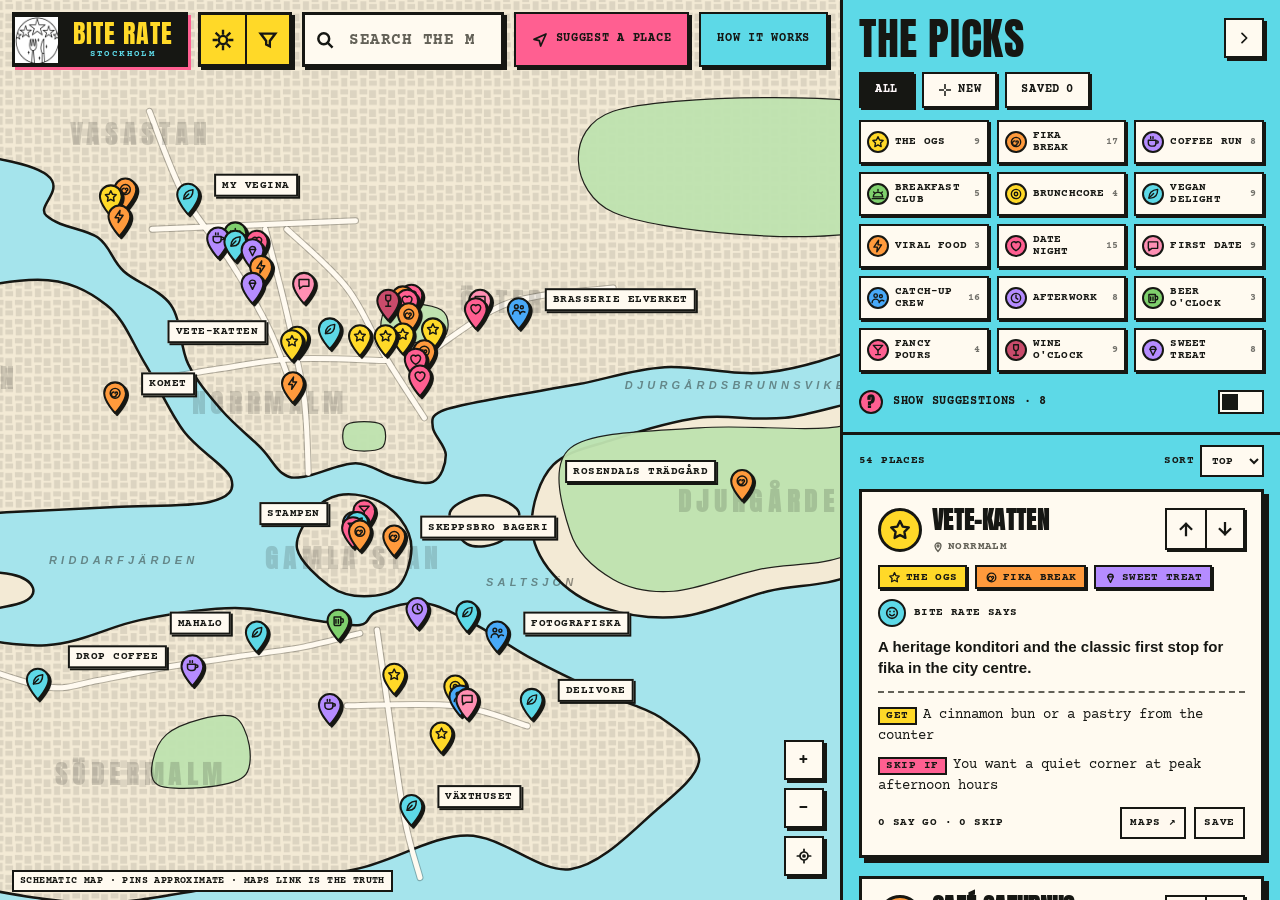
==== index.html @ d76810e2 "Serve the built app from the repo root so Pages shows the site, not the README Co-Authored-By: Claud" ====
<!doctype html>
<html lang="en"><head><meta charset="utf-8">
<title>Bite Rate Stockholm</title>
<meta name="viewport" content="width=device-width, initial-scale=1, viewport-fit=cover">
<meta name="description" content="Bite Rate: a map of Stockholm's best fika, dates, vegan food and viral spots. Say GO or SKIP.">
<link rel="icon" href="[data-uri]">
<link rel="preconnect" href="https://fonts.googleapis.com"><link rel="preconnect" href="https://fonts.gstatic.com" crossorigin>
<link rel="stylesheet" href="https://fonts.googleapis.com/css2?family=Anton&family=Courier+Prime:wght@400;700&display=swap">
<style>
/* ===== BITE RATE tokens: from the BLR CUTS design MD. Radius 0, hard shadows, no blur, no gradients. ===== */
:root {
  --pink: #FF5F91; --yellow: #FFD928; --cyan: #5DD9E7; --blue: #48A9F8; --green: #7FD06D;
  --canvas: #F3EAD5; --surface: #FFFAF0; --raised: #F6F1E7; --ink: #161713; --muted: #636157; --line: #D8D1BE;
  --water: #A5E4EC; --land: #F3EAD5; --park: #BFE3B0; --block: rgba(22,23,19,.10); --road: #FFFAF0; --road-edge: rgba(22,23,19,.28);
  --panel: #5DD9E7; --label: #161713; --hot: #FF2267; --focus: rgb(0,150,255);
  --f-head: "Anton", Impact, "Arial Narrow Bold", "Haettenschweiler", sans-serif;
  --f-code: "Courier Prime", "Courier New", Courier, monospace;
  --f-body: Arial, "Helvetica Neue", Helvetica, sans-serif;
  --sh-2: 2px 2px 0 var(--ink); --sh-3: 3px 3px 0 var(--ink); --sh-5: 5px 5px 0 var(--ink);
  --panel-w: 440px; --top-h: 64px;
  color-scheme: light;
}
:root[data-theme="dark"] {
  --canvas: #130C0F; --surface: #211B1D; --raised: #2D2729; --ink: #FFF9FB; --muted: #A59FA1; --line: #393335;
  --water: #0F3A4A; --land: #1B1517; --park: #1E3A2A; --block: rgba(255,249,251,.07); --road: #3A3033; --road-edge: rgba(255,249,251,.14);
  --panel: #12323A; --label: #FFF9FB; --hot: #FF5F91; --sh-2: 2px 2px 0 #000; --sh-3: 3px 3px 0 #000; --sh-5: 5px 5px 0 #000; color-scheme: dark;
}
@media (prefers-color-scheme: dark) { :root:not([data-theme="light"]) {
  --canvas: #130C0F; --surface: #211B1D; --raised: #2D2729; --ink: #FFF9FB; --muted: #A59FA1; --line: #393335;
  --water: #0F3A4A; --land: #1B1517; --park: #1E3A2A; --block: rgba(255,249,251,.07); --road: #3A3033; --road-edge: rgba(255,249,251,.14);
  --panel: #12323A; --label: #FFF9FB; --hot: #FF5F91; --sh-2: 2px 2px 0 #000; --sh-3: 3px 3px 0 #000; --sh-5: 5px 5px 0 #000; color-scheme: dark; } }
* { box-sizing: border-box; border-radius: 0; }
[hidden] { display: none !important; }
html, body { margin: 0; height: 100%; overflow: hidden; background: var(--canvas); color: var(--ink); font-family: var(--f-body); font-size: 14px; font-weight: 700; line-height: 1.38; -webkit-text-size-adjust: 100%; }
button, input, select, textarea { font: inherit; color: inherit; margin: 0; }
button { cursor: pointer; }
a { color: inherit; }
:focus-visible { outline: none; box-shadow: var(--focus) 0 0 2px 2px; }
.sr { position: absolute; width: 1px; height: 1px; overflow: hidden; clip: rect(0 0 0 0); white-space: nowrap; }
.app { position: fixed; inset: 0; overflow: hidden; }
.h-lg, .h-md, .h-sm { font-family: var(--f-head); font-weight: 400; text-transform: uppercase; margin: 0; }
.h-lg { font-size: 36px; line-height: 1; letter-spacing: .54px; } .h-md { font-size: 24px; line-height: 1.15; letter-spacing: .36px; } .h-sm { font-size: 20px; line-height: 1.2; letter-spacing: .3px; }
.code { font-family: var(--f-code); font-weight: 700; text-transform: uppercase; font-size: 11px; line-height: 1.45; letter-spacing: .4px; }

/* buttons */
.btn { display: inline-flex; align-items: center; justify-content: center; gap: 8px; min-height: 40px; padding: 0 16px; border: 2px solid var(--ink); background: var(--yellow); color: #161713; font-family: var(--f-code); font-weight: 700; font-size: 12px; letter-spacing: .72px; text-transform: uppercase; box-shadow: var(--sh-3); text-decoration: none; white-space: nowrap; transition: transform .1s, box-shadow .1s; }
.btn:hover { background-image: linear-gradient(rgba(0,0,0,.05), rgba(0,0,0,.05)); }
.btn:active { transform: translate(2px,2px); box-shadow: 1px 1px 0 var(--ink); }
.btn.pink { background: var(--pink); } .btn.cyan { background: var(--cyan); } .btn.paper { background: var(--surface); color: var(--ink); }
.btn.sm { min-height: 32px; padding: 0 8px; font-size: 11px; box-shadow: none; background: rgba(255,250,240,.7); color: #161713; }
:root[data-theme="dark"] .btn.sm { background: var(--raised); color: var(--ink); }
.btn[disabled] { opacity: .25; cursor: not-allowed; }
.btn svg { width: 16px; height: 16px; flex: none; fill: none; stroke: currentColor; stroke-width: 2.6; stroke-linecap: round; stroke-linejoin: round; }
.loc svg { fill: none; stroke: currentColor; stroke-width: 2.6; stroke-linecap: round; stroke-linejoin: round; }
.sqbtn { width: 40px; min-height: 40px; padding: 0; }

/* map */
.map { position: absolute; inset: 0; z-index: 0; isolation: isolate; background: var(--water); touch-action: none; cursor: grab; user-select: none; -webkit-user-select: none; overflow: hidden; }
.map.drag { cursor: grabbing; }
#geo { position: absolute; inset: 0; width: 100%; height: 100%; display: block; }
.land { fill: var(--land); stroke: var(--ink); stroke-width: 2.5; vector-effect: non-scaling-stroke; stroke-linejoin: round; }
.blocks { fill: url(#bld); stroke: none; }
.park { fill: var(--park); stroke: var(--ink); stroke-width: 1.2; vector-effect: non-scaling-stroke; opacity: .95; }
.st-edge { fill: none; stroke: var(--road-edge); stroke-width: 7; vector-effect: non-scaling-stroke; stroke-linecap: round; stroke-linejoin: round; }
.st { fill: none; stroke: var(--road); stroke-width: 5; vector-effect: non-scaling-stroke; stroke-linecap: round; stroke-linejoin: round; }
.wl { font-family: var(--f-body); font-style: italic; font-weight: 700; fill: var(--ink); opacity: .45; letter-spacing: 3px; text-transform: uppercase; }
.al { font-family: var(--f-head); fill: var(--ink); opacity: .16; letter-spacing: 4px; text-transform: uppercase; }
#pins { position: absolute; inset: 0; pointer-events: none; z-index: 2; }
.pin { position: absolute; left: 0; top: 0; width: 0; height: 0; pointer-events: none; }
.pin > button { position: absolute; left: -19px; top: -50px; width: 38px; height: 50px; padding: 0; border: 0; background: none; pointer-events: auto; filter: drop-shadow(3px 3px 0 var(--ink)); transform-origin: 50% 100%; transition: transform .12s; transform: scale(var(--ps, 1)); }
.pin > button:hover { transform: scale(calc(var(--ps, 1) * 1.12)); }
.pin > button svg { width: 38px; height: 50px; display: block; overflow: visible; }
.pin.sel { z-index: 30; } .pin.sel > button { transform: scale(1.3); }
.pin.sel .drop { fill: var(--yellow); }
.pin .drop { stroke: var(--ink); stroke-width: 3; stroke-linejoin: round; }
.pin .glyph { stroke: #161713; fill: none; stroke-width: 2.4; stroke-linecap: round; stroke-linejoin: round; }
.pin.dim > button { opacity: .28; filter: none; }
.pin.q .drop { fill: var(--pink); }
.newtag { position: absolute; left: 6px; top: -62px; background: var(--cyan); color: #161713; border: 2px solid var(--ink); font-family: var(--f-code); font-weight: 700; font-size: 9px; line-height: 1; padding: 2px 4px; letter-spacing: .5px; pointer-events: none; }
.plabel { position: absolute; left: 0; top: 0; transform: translate(26px, -42px); background: var(--surface); color: var(--ink); border: 2px solid var(--ink); font-family: var(--f-code); font-weight: 700; font-size: 11px; line-height: 1; letter-spacing: .5px; text-transform: uppercase; padding: 4px 6px; white-space: nowrap; pointer-events: auto; cursor: pointer; box-shadow: var(--sh-2); max-width: 190px; overflow: hidden; text-overflow: ellipsis; }
.plabel.sel { background: var(--yellow); color: #161713; z-index: 31; }
.plabel.hide { display: none; }
.plabel.left { transform: translate(calc(-100% - 26px), -42px); }
.mapctl { position: absolute; z-index: 6; right: calc(var(--panel-w) + 16px); bottom: 24px; display: grid; gap: 8px; transition: right .2s; }
.mapctl .btn { background: var(--surface); color: var(--ink); font-size: 18px; }
.attrib { position: absolute; left: 12px; bottom: 8px; z-index: 5; font-family: var(--f-code); font-size: 10px; background: var(--surface); border: 2px solid var(--ink); padding: 2px 6px; text-transform: uppercase; letter-spacing: .4px; }

/* top bar */
.topbar { position: absolute; z-index: 20; left: 12px; right: calc(var(--panel-w) + 12px); top: 12px; display: flex; gap: 10px; align-items: stretch; pointer-events: none; transition: right .2s; }
.topbar > * { pointer-events: auto; }
.brand { background: #161713; color: var(--yellow); border: 3px solid #161713; text-decoration: none; box-shadow: 3px 3px 0 var(--pink); display: flex; align-items: center; gap: 0; padding: 0; }
.brand .logo { width: 46px; height: 46px; background: #FFFAF0; display: block; border-right: 3px solid #161713; image-rendering: auto; }
.brand .bt { display: grid; padding: 5px 12px 4px; }
.brand b { font-family: var(--f-head); font-weight: 400; font-size: 26px; line-height: 1; letter-spacing: 1px; text-transform: uppercase; }
.brand small { display: block; font-family: var(--f-code); font-size: 9px; letter-spacing: 2.4px; color: var(--cyan); margin-top: 2px; text-align: center; }
.pillbar { display: flex; border: 3px solid var(--ink); background: var(--yellow); box-shadow: var(--sh-3); }
.pillbar button { width: 44px; border: 0; background: none; display: grid; place-items: center; color: #161713; }
.pillbar button + button { border-left: 2px solid #161713; }
.pillbar svg { width: 22px; height: 22px; }
.search { position: relative; flex: 1; min-width: 0; }
.search input { width: 100%; height: 100%; min-height: 48px; border: 3px solid var(--ink); background: var(--surface); box-shadow: var(--sh-3); padding: 0 12px 0 44px; font-family: var(--f-code); font-weight: 700; font-size: 16px; text-transform: uppercase; letter-spacing: .5px; }
.search input::placeholder { color: var(--muted); opacity: 1; }
.search > svg { position: absolute; left: 13px; top: 50%; transform: translateY(-50%); width: 20px; height: 20px; pointer-events: none; }
.results { position: absolute; left: 0; right: 0; top: calc(100% + 6px); background: var(--surface); border: 3px solid var(--ink); box-shadow: var(--sh-5); max-height: 52vh; overflow: auto; z-index: 40; }
.results button { display: grid; grid-template-columns: 28px 1fr; gap: 10px; align-items: center; width: 100%; text-align: left; border: 0; border-bottom: 2px solid var(--line); background: none; padding: 10px 12px; min-height: 48px; }
.results button:hover, .results button:focus-visible { background: var(--yellow); color: #161713; }
.results .nm { font-family: var(--f-head); text-transform: uppercase; font-size: 16px; letter-spacing: .3px; }
.results .none { padding: 14px 12px; font-family: var(--f-code); text-transform: uppercase; font-size: 12px; }
.topbar .btn { min-height: 48px; }
.cutdot { width: 24px; height: 24px; border: 2px solid var(--ink); border-radius: 50%; display: grid; place-items: center; flex: none; }
.cutdot svg { width: 14px; height: 14px; stroke: #161713; fill: none; stroke-width: 2.4; stroke-linecap: round; stroke-linejoin: round; }

/* THE PICKS panel */
.panel { position: absolute; z-index: 15; top: 0; right: 0; bottom: 0; width: var(--panel-w); background: var(--panel); border-left: 3px solid var(--ink); display: flex; flex-direction: column; transition: transform .22s cubic-bezier(.2,.8,.2,1); }
.panel.closed { transform: translateX(100%); }
.panel-top { padding: 16px 16px 12px; border-bottom: 3px solid var(--ink); flex: none; }
.panel-head { display: flex; align-items: center; justify-content: space-between; gap: 8px; margin-bottom: 12px; }
.panel-head h2 { font-size: 44px; line-height: 1; letter-spacing: .6px; color: #161713; }
:root[data-theme="dark"] .panel-head h2 { color: var(--ink); }
.grip { display: none; }
.tabs { display: flex; gap: 8px; margin-bottom: 12px; }
.tab { min-height: 36px; padding: 0 14px; border: 2px solid #161713; background: var(--surface); color: #161713; font-family: var(--f-code); font-weight: 700; font-size: 12px; letter-spacing: .72px; text-transform: uppercase; box-shadow: 2px 2px 0 #161713; display: inline-flex; align-items: center; gap: 6px; }
.tab[aria-pressed="true"] { background: #161713; color: #FFF9FB; }
:root[data-theme="dark"] .tab { background: var(--raised); color: var(--ink); border-color: #000; box-shadow: 2px 2px 0 #000; }
:root[data-theme="dark"] .tab[aria-pressed="true"] { background: var(--ink); color: #161713; }
.cuts { display: grid; grid-template-columns: repeat(3, 1fr); gap: 8px; margin: 0; padding: 0; list-style: none; }
.cut { width: 100%; min-height: 44px; padding: 4px 6px; border: 2px solid #161713; background: var(--surface); color: #161713; font-family: var(--f-code); font-weight: 700; font-size: 10.5px; line-height: 1.15; letter-spacing: .2px; text-transform: uppercase; display: flex; align-items: center; gap: 6px; text-align: left; box-shadow: 2px 2px 0 #161713; }
:root[data-theme="dark"] .cut { background: var(--raised); color: var(--ink); border-color: #000; box-shadow: 2px 2px 0 #000; }
.cut .cutdot { width: 22px; height: 22px; }
.cut small { margin-left: auto; font-size: 10px; opacity: .6; }
.cut[aria-pressed="true"] { background: var(--cc, var(--yellow)); color: #161713; transform: translate(2px,2px); box-shadow: none; }
.sugtoggle { display: flex; align-items: center; gap: 10px; margin-top: 12px; padding: 0; background: none; border: 0; color: #161713; font-family: var(--f-code); font-weight: 700; font-size: 12px; letter-spacing: .7px; text-transform: uppercase; min-height: 36px; width: 100%; text-align: left; }
:root[data-theme="dark"] .sugtoggle { color: var(--ink); }
.sugtoggle .qdot { width: 24px; height: 24px; border: 2px solid #161713; background: var(--pink); display: grid; place-items: center; border-radius: 50%; font-family: var(--f-head); font-size: 15px; color: #161713; }
.switch { margin-left: auto; width: 46px; height: 24px; border: 2px solid var(--swb, #161713); background: var(--surface); position: relative; flex: none; }
:root[data-theme="dark"] { --swb: #FFF9FB; }
@media (prefers-color-scheme: dark) { :root:not([data-theme="light"]) { --swb: #FFF9FB; } }
.switch::after { content: ""; position: absolute; top: 2px; left: 2px; width: 16px; height: 16px; background: var(--swb, #161713); transition: transform .15s; }
.sugtoggle[aria-pressed="true"] .switch { background: var(--pink); }
.sugtoggle[aria-pressed="true"] .switch::after { background: #161713; }
.app.has-detail .attrib { display: none; }
.sugtoggle[aria-pressed="true"] .switch::after { transform: translateX(22px); }
.listbar { display: flex; align-items: center; justify-content: space-between; gap: 8px; padding: 10px 16px 6px; flex: none; color: #161713; }
:root[data-theme="dark"] .listbar { color: var(--ink); }
.listbar select { min-height: 32px; border: 2px solid #161713; background: var(--surface); color: #161713; font-family: var(--f-code); font-weight: 700; font-size: 11px; text-transform: uppercase; padding: 0 6px; }
:root[data-theme="dark"] .listbar select { background: var(--raised); color: var(--ink); border-color: #000; }
.list { list-style: none; margin: 0; padding: 6px 16px 28px 16px; overflow: auto; flex: 1; overscroll-behavior: contain; display: grid; gap: 18px; align-content: start; }
.card { background: var(--surface); color: var(--ink); border: 3px solid var(--ink); box-shadow: var(--sh-5); padding: 16px; display: grid; gap: 10px; position: relative; }
:root[data-theme="dark"] .card { border-color: #000; }
.card.on { outline: 3px solid var(--yellow); outline-offset: 2px; }
.card-head { display: grid; grid-template-columns: 44px minmax(0,1fr) auto; gap: 10px; align-items: start; }
.bigdot { width: 44px; height: 44px; border: 3px solid var(--ink); border-radius: 50%; display: grid; place-items: center; }
.bigdot svg { width: 24px; height: 24px; stroke: #161713; fill: none; stroke-width: 2.4; stroke-linecap: round; stroke-linejoin: round; }
.name { color: var(--ink); overflow-wrap: anywhere; font-size: 24px; line-height: 1.05; margin: 0; background: none; border: 0; padding: 0; text-align: left; font-family: var(--f-head); text-transform: uppercase; letter-spacing: .36px; }
.loc { display: flex; align-items: center; gap: 4px; color: var(--muted); margin-top: 4px; }
.loc svg { width: 12px; height: 12px; flex: none; }
.votebox { display: flex; border: 2px solid var(--ink); box-shadow: var(--sh-2); background: var(--surface); }
.vb { width: 38px; height: 38px; border: 0; background: var(--surface); color: var(--ink); display: grid; place-items: center; }
.vb + .vb { border-left: 2px solid var(--ink); }
.vb svg { width: 18px; height: 18px; stroke: currentColor; fill: none; stroke-width: 3; stroke-linecap: square; }
.vb[aria-pressed="true"].go { background: var(--green); color: #161713; } .vb[aria-pressed="true"].skip { background: var(--pink); color: #161713; }
.vb:hover { background-image: linear-gradient(rgba(0,0,0,.08), rgba(0,0,0,.08)); }
.tags { display: flex; flex-wrap: wrap; gap: 8px; }
.badge { display: inline-flex; align-items: center; gap: 5px; height: 24px; padding: 0 8px; border: 2px solid #161713; background: var(--bc, var(--blue)); color: #161713; font-family: var(--f-code); font-weight: 700; font-size: 11px; text-transform: uppercase; letter-spacing: .3px; box-shadow: 2px 2px 0 #161713; white-space: nowrap; }
.badge svg { width: 13px; height: 13px; stroke: #161713; fill: none; stroke-width: 2.4; stroke-linecap: round; stroke-linejoin: round; }
.badge.stamp { background: var(--surface); box-shadow: none; }
.say { margin: 0; font-size: 15px; line-height: 1.38; }
.says { display: flex; align-items: center; gap: 8px; color: var(--ink); }
.smile { width: 28px; height: 28px; border: 2px solid var(--ink); background: var(--cyan); border-radius: 50%; display: grid; place-items: center; flex: none; }
.smile svg { width: 16px; height: 16px; stroke: #161713; fill: none; stroke-width: 2.4; stroke-linecap: round; }
.dash { border: 0; border-top: 2px dashed var(--muted); margin: 2px 0; }
.gs { display: grid; gap: 8px; font-family: var(--f-code); font-weight: 400; font-size: 14px; line-height: 1.5; }
.gs p { margin: 0; }
.tagl { display: inline-block; font-weight: 700; font-size: 11px; letter-spacing: .5px; text-transform: uppercase; padding: 0 6px; margin-right: 6px; border: 2px solid var(--ink); color: #161713; line-height: 1.35; }
.tagl.g { background: var(--yellow); } .tagl.s { background: var(--pink); }
.stat { display: flex; align-items: center; justify-content: space-between; gap: 8px; flex-wrap: wrap; }
.prog { display: grid; gap: 4px; }
.bar { height: 12px; border: 2px solid var(--ink); background: var(--raised); }
.bar i { display: block; height: 100%; background: var(--pink); }
.mini { display: flex; gap: 8px; flex-wrap: wrap; }
.empty { border: 3px dashed var(--ink); background: var(--surface); padding: 22px 16px; text-align: left; display: grid; gap: 10px; box-shadow: var(--sh-5); }

/* detail card */
.detail { position: absolute; z-index: 25; left: 16px; bottom: 16px; width: min(640px, calc(100% - var(--panel-w) - 32px)); max-height: calc(100% - var(--top-h) - 48px); overflow: auto; background: var(--surface); border: 3px solid var(--ink); box-shadow: var(--sh-5); padding: 20px; display: grid; gap: 14px; }
.detail[hidden] { display: none; }
.detail .name { font-size: 40px; line-height: 1; letter-spacing: .6px; }
.detail .closer { position: absolute; right: 16px; top: 16px; width: 44px; min-height: 44px; border: 3px solid var(--ink); background: var(--surface); box-shadow: none; padding: 0; display: grid; place-items: center; }
.detail .closer svg { width: 20px; height: 20px; stroke: var(--ink); stroke-width: 3; fill: none; stroke-linecap: square; }
.detail .head { display: grid; grid-template-columns: 52px minmax(0,1fr); gap: 14px; padding-right: 56px; align-items: center; }
.detail .bigdot { width: 52px; height: 52px; }
.detail .say { font-size: 18px; }
.detail .gs { font-size: 15px; }
.detail .actions { display: flex; gap: 10px; flex-wrap: wrap; align-items: stretch; }
.detail .actions .btn { min-height: 44px; }
.detail .actions .main { flex: 1 1 140px; }
.sqb { width: 44px; padding: 0; }
.sqb[aria-pressed="true"] { background: var(--pink); }
.detail .votebox .vb { width: auto; min-width: 72px; padding: 0 12px; display: flex; gap: 6px; font-family: var(--f-code); font-size: 12px; letter-spacing: .6px; text-transform: uppercase; align-items: center; justify-content: center; height: 44px; }
.detail .votebox .vb svg { width: 16px; height: 16px; }

/* modals */
.scrim { position: absolute; inset: 0; z-index: 60; background: rgba(22,23,19,.48); display: grid; place-items: center; padding: 16px; }
.scrim[hidden] { display: none; }
.modal { width: min(560px, 100%); max-height: 100%; overflow: auto; background: var(--surface); border: 3px solid var(--ink); box-shadow: var(--sh-5); padding: 20px; display: grid; gap: 12px; position: relative; }
.modal .closer { position: absolute; right: 12px; top: 12px; width: 44px; min-height: 44px; border: 3px solid var(--ink); background: var(--surface); padding: 0; display: grid; place-items: center; }
.modal .closer svg { width: 20px; height: 20px; stroke: var(--ink); stroke-width: 3; fill: none; stroke-linecap: square; }
.modal h2 { padding-right: 56px; }
.fld { display: grid; gap: 6px; min-width: 0; }
.fld label, .fld .lab { font-family: var(--f-code); font-weight: 700; font-size: 12px; letter-spacing: .72px; text-transform: uppercase; }
.fld input, .fld select, .fld textarea { width: 100%; min-height: 46px; border: 2px solid var(--ink); background: var(--surface); color: var(--ink); padding: 10px 12px; font-family: var(--f-code); font-weight: 700; font-size: 16px; }
.fld textarea { min-height: 104px; resize: vertical; }
.fld .hint { display: flex; justify-content: space-between; gap: 8px; font-family: var(--f-code); font-weight: 400; font-size: 12px; color: var(--muted); }
.fld .err { color: #B3123F; font-family: var(--f-code); font-size: 13px; }
:root[data-theme="dark"] .fld .err { color: var(--pink); }
.two { display: grid; grid-template-columns: 1fr 1fr; gap: 12px; }
.cutpick { display: flex; flex-wrap: wrap; gap: 8px; }
.cutpick button { min-height: 36px; padding: 0 10px; border: 2px solid var(--ink); background: var(--surface); color: var(--ink); font-family: var(--f-code); font-weight: 700; font-size: 11px; text-transform: uppercase; display: inline-flex; align-items: center; gap: 6px; }
.cutpick button[aria-pressed="true"] { background: var(--cc, var(--yellow)); color: #161713; box-shadow: var(--sh-2); }
.chk { display: flex; gap: 10px; align-items: flex-start; font-family: var(--f-code); font-size: 13px; }
.chk input { width: 22px; height: 22px; accent-color: #161713; flex: none; margin-top: 1px; }
.dupe { border: 3px dashed var(--ink); padding: 10px 12px; display: grid; gap: 8px; background: var(--raised); font-family: var(--f-code); font-size: 13px; }
.note { font-family: var(--f-code); font-weight: 400; font-size: 12px; color: var(--muted); margin: 0; }
.steps { margin: 0; padding: 0; list-style: none; display: grid; gap: 10px; counter-reset: s; }
.steps li { counter-increment: s; display: grid; grid-template-columns: 36px 1fr; gap: 10px; align-items: start; }
.steps li::before { content: counter(s); font-family: var(--f-head); font-size: 22px; width: 36px; height: 36px; border: 2px solid var(--ink); background: var(--yellow); color: #161713; display: grid; place-items: center; box-shadow: var(--sh-2); }
.toast { position: absolute; z-index: 90; left: 50%; bottom: 24px; transform: translate(-50%, 16px); background: #161713; color: #FFF9FB; border: 2px solid #FFF9FB; box-shadow: 3px 3px 0 var(--pink); font-family: var(--f-code); font-weight: 700; font-size: 12px; text-transform: uppercase; letter-spacing: .6px; padding: 10px 14px; opacity: 0; pointer-events: none; transition: opacity .15s, transform .15s; max-width: calc(100% - 24px); text-align: center; }
.toast.show { opacity: 1; transform: translate(-50%, 0); }
.opener { display: none; position: absolute; z-index: 14; right: 0; top: 96px; border: 3px solid var(--ink); border-right: 0; background: var(--cyan); color: #161713; font-family: var(--f-head); font-size: 20px; text-transform: uppercase; padding: 10px 12px; writing-mode: vertical-rl; box-shadow: -3px 3px 0 var(--ink); }
.app.panel-closed .opener { display: block; }
.app.panel-closed .mapctl { right: 16px; } .app.panel-closed .topbar { right: 12px; }
.pin .drop { fill: var(--pc, #FFD928); }
.panel.peek .cuts, .panel.peek .sugtoggle, .panel.peek .listbar, .panel.peek .list { display: none; }
.panel.peek .panel-top { border-bottom: 0; }

/* phone: full-screen map + bottom sheet */
@media (max-width: 899px) {
  :root { --panel-w: 100vw; --top-h: 128px; }
  .topbar { right: 12px; left: 12px; flex-wrap: wrap; gap: 8px; }
  .topbar .btn { display: none; }
  .brand .logo { width: 40px; height: 40px; } .brand b { font-size: 21px; } .brand .bt { padding: 4px 9px 3px; } .brand small { font-size: 8px; letter-spacing: 1.8px; }
  .search { flex-basis: 100%; order: 3; } .search input { min-height: 46px; }
  .pillbar { margin-left: auto; } .pillbar button { width: 44px; min-height: 44px; }
  .mapctl { right: 12px; bottom: calc(var(--sheet-h, 164px) + 12px); }
  .mapctl .btn { min-height: 44px; width: 44px; }
  .attrib { display: none; }
  .panel { top: auto; left: 0; right: 0; width: 100%; height: var(--sheet-vh, 56dvh); max-height: 92dvh; border-left: 0; border-top: 3px solid var(--ink); box-shadow: 0 -5px 0 var(--ink); transition: height .22s cubic-bezier(.2,.8,.2,1), transform .22s; }
  .panel.closed { transform: translateY(100%); }
  .panel.drag { transition: none; }
  .panel { overflow-y: auto; display: block; overscroll-behavior: contain; }
  .panel-top { border-bottom: 3px solid var(--ink); }
  .grip { position: sticky; top: 0; z-index: 4; background: var(--panel); }
  .panel-head { position: sticky; top: 22px; z-index: 4; background: var(--panel); padding-bottom: 8px; margin-bottom: 4px; touch-action: none; }
  .list { overflow: visible; flex: none; }
  #collapse { display: none; }
  .grip { display: block; width: 100%; height: 22px; border: 0; background: none; position: relative; flex: none; touch-action: none; }
  .grip::after { content: ""; position: absolute; left: 50%; top: 8px; width: 56px; height: 6px; margin-left: -28px; background: #161713; }
  :root[data-theme="dark"] .grip::after { background: var(--ink); }
  .panel-top { padding: 0 12px 10px; }
  .panel-head { margin-bottom: 8px; } .panel-head h2 { font-size: 32px; }
  .list { padding: 6px 12px calc(28px + env(safe-area-inset-bottom)); }
  .listbar { padding: 8px 12px 4px; }
  .opener { top: auto; bottom: 16px; right: 12px; writing-mode: horizontal-tb; border-right: 3px solid var(--ink); box-shadow: var(--sh-3); }
  .detail { left: 0; right: 0; bottom: 0; width: 100%; max-height: 78dvh; border-left: 0; border-right: 0; border-bottom: 0; padding: 16px 14px calc(16px + env(safe-area-inset-bottom)); z-index: 30; box-shadow: 0 -5px 0 var(--ink); }
  .detail .name { font-size: 30px; }
  .app.has-detail .panel, .app.has-detail .mapctl { display: none; }
  .scrim { padding: 0; align-items: end; } .modal { width: 100%; max-height: 94dvh; border-left: 0; border-right: 0; border-bottom: 0; padding-bottom: calc(20px + env(safe-area-inset-bottom)); }
  .toast { bottom: calc(var(--sheet-h, 164px) + 24px); }
  .two { grid-template-columns: 1fr; }
}
@media (min-width: 900px) and (max-width: 1180px) { :root { --panel-w: 380px; } .cut { font-size: 10px; } }
@media (prefers-reduced-motion: reduce) { * { transition: none !important; animation: none !important; } }

</style></head><body>
<div class="app" id="app">
  <div class="map" id="map" role="application" aria-label="Map of central Stockholm. Drag to move, scroll or pinch to zoom, or use the buttons.">
    <svg id="geo" aria-hidden="true">
      <defs>
        <pattern id="bld" width="22" height="22" patternUnits="userSpaceOnUse">
          <rect x="1" y="1" width="9" height="6" fill="var(--block)"/><rect x="12" y="2" width="8" height="9" fill="var(--block)"/>
          <rect x="2" y="10" width="7" height="10" fill="var(--block)"/><rect x="12" y="13" width="9" height="6" fill="var(--block)"/>
        </pattern>
      </defs>
      <g id="world"></g>
    </svg>
    <div id="pins"></div>
  </div>
  <div class="attrib">Schematic map · pins approximate · Maps link is the truth</div>

  <header class="topbar" id="topbar">
    <a class="brand" href="#" id="brand" aria-label="Bite Rate Stockholm, reset the map"><img class="logo" src="[data-uri]" alt="" width="46" height="46"><span class="bt"><b>BITE RATE</b><small>STOCKHOLM</small></span></a>
    <div class="pillbar">
      <button type="button" id="themeBtn" aria-label="Switch light or dark theme" title="Theme">
        <svg viewBox="0 0 24 24" fill="none" stroke="currentColor" stroke-width="2.6" stroke-linecap="square"><circle cx="12" cy="12" r="4.5"/><path d="M12 2v3M12 19v3M2 12h3M19 12h3M4.9 4.9l2.1 2.1M17 17l2.1 2.1M4.9 19.1L7 17M17 7l2.1-2.1"/></svg>
      </button>
      <button type="button" id="filterBtn" aria-label="Open the picks and filters" title="Filters">
        <svg viewBox="0 0 24 24" fill="none" stroke="currentColor" stroke-width="2.6" stroke-linecap="square"><path d="M4 5h16l-6 8v6l-4-2v-4z"/></svg>
      </button>
    </div>
    <div class="search">
      <svg viewBox="0 0 24 24" fill="none" stroke="currentColor" stroke-width="3" stroke-linecap="square"><circle cx="10.5" cy="10.5" r="6.5"/><path d="M20 20l-4.8-4.8"/></svg>
      <label class="sr" for="q">Search the map by name or area</label>
      <input id="q" type="search" placeholder="Search the map…" autocomplete="off" role="combobox" aria-expanded="false" aria-controls="results" aria-autocomplete="list">
      <div class="results" id="results" role="listbox" hidden></div>
    </div>
    <button class="btn pink" type="button" id="openSuggest"><svg viewBox="0 0 24 24" fill="none" stroke="currentColor" stroke-width="3" stroke-linecap="square"><path d="M3 11l18-8-8 18-2-8z"/></svg>Suggest a place</button>
    <button class="btn cyan" type="button" id="openHow">How it works</button>
  </header>

  <div class="mapctl" id="mapctl">
    <button class="btn sqbtn" type="button" id="zin" aria-label="Zoom in">+</button>
    <button class="btn sqbtn" type="button" id="zout" aria-label="Zoom out">−</button>
    <button class="btn sqbtn" type="button" id="zfit" aria-label="Show all of central Stockholm" title="Recentre"><svg viewBox="0 0 24 24" fill="none" stroke="currentColor" stroke-width="2.8" stroke-linecap="square"><circle cx="12" cy="12" r="6"/><circle cx="12" cy="12" r="1.5" fill="currentColor"/><path d="M12 2v3M12 19v3M2 12h3M19 12h3"/></svg></button>
  </div>

  <aside class="panel" id="panel" aria-label="The picks">
    <div class="panel-top">
      <button class="grip" id="grip" type="button" aria-label="Resize the picks sheet"></button>
      <div class="panel-head">
        <h2 class="h-lg">The Picks</h2>
        <button class="btn sqbtn paper" type="button" id="collapse" aria-label="Hide the picks panel"><svg viewBox="0 0 24 24" fill="none" stroke="currentColor" stroke-width="3" stroke-linecap="square"><path d="M9 5l7 7-7 7"/></svg></button>
      </div>
      <div class="tabs" role="group" aria-label="Show">
        <button class="tab" type="button" data-tab="all" aria-pressed="true">All</button>
        <button class="tab" type="button" data-tab="new" aria-pressed="false"><svg width="14" height="14" viewBox="0 0 24 24" fill="none" stroke="currentColor" stroke-width="2.6" stroke-linecap="square"><path d="M12 3v6M12 15v6M3 12h6M15 12h6"/></svg>New</button>
        <button class="tab" type="button" data-tab="saved" aria-pressed="false">Saved <span id="savedN">0</span></button>
      </div>
      <ul class="cuts" id="cuts" aria-label="Filter by cut"></ul>
      <button class="sugtoggle" type="button" id="sugBtn" aria-pressed="false"><span class="qdot" aria-hidden="true">?</span><span>Show suggestions · <span id="sugN">0</span></span><span class="switch" aria-hidden="true"></span></button>
    </div>
    <div class="listbar">
      <span class="code" id="count" role="status" aria-live="polite">0 places</span>
      <label class="code" style="display:flex;align-items:center;gap:6px">Sort
        <select id="sort"><option value="top">Top</option><option value="az">A–Ö</option><option value="area">Area</option></select>
      </label>
    </div>
    <ul class="list" id="list"></ul>
  </aside>
  <button class="opener" type="button" id="opener">The Picks</button>

  <section class="detail" id="detail" hidden aria-live="polite"></section>

  <div class="scrim" id="suggestModal" hidden>
    <form class="modal" id="form" role="dialog" aria-modal="true" aria-labelledby="sgT" novalidate>
      <button class="closer btn" type="button" data-close aria-label="Close"><svg viewBox="0 0 24 24"><path d="M5 5l14 14M19 5L5 19"/></svg></button>
      <h2 class="h-md" id="sgT">Suggest a place</h2>
      <p class="note">Know a good place that's not on the map? Make your case. When it reaches <b>+5 net votes</b> we go and check it out.</p>
      <div class="fld"><label for="fName">Place name</label><input id="fName" type="text" maxlength="70" autocomplete="off" placeholder="e.g. Café Pascal"><div class="err" id="eName" hidden></div></div>
      <div class="dupe" id="dupe" hidden><div id="dupeT"></div><button type="button" class="btn" id="dupeBack">Back it with GO</button></div>
      <div class="two">
        <div class="fld"><label for="fArea">Area</label><select id="fArea"></select></div>
        <div class="fld"><label for="fLink">Google Maps link (optional)</label><input id="fLink" type="url" inputmode="url" placeholder="Paste a Share link" autocomplete="off"><div class="err" id="eLink" hidden></div></div>
      </div>
      <a class="btn paper" id="findMaps" target="_blank" rel="noopener" href="#" hidden style="width:fit-content">Find it on Google Maps ↗</a>
      <div class="fld"><span class="lab">Which cuts? (pick up to 3)</span><div class="cutpick" id="cutPick"></div><div class="err" id="eCut" hidden></div></div>
      <div class="fld"><label for="fWhy">Why it belongs</label><textarea id="fWhy" maxlength="280" placeholder="Go for the cardamom bun. Skip if you hate queues on Sundays."></textarea><div class="hint"><span>20 to 280 characters. Say what to order.</span><span id="cnt">0/280</span></div><div class="err" id="eWhy" hidden></div></div>
      <div class="two">
        <div class="fld"><label for="fGet">Get (optional)</label><input id="fGet" type="text" maxlength="80" placeholder="What to order"></div>
        <div class="fld"><label for="fSkip">Skip if (optional)</label><input id="fSkip" type="text" maxlength="80" placeholder="Who it's not for"></div>
      </div>
      <label class="chk"><input type="checkbox" id="fOwn"><span>I own or work at this place (it will be labelled)</span></label>
      <button class="btn pink" type="submit" id="submitBtn" style="min-height:48px;width:100%">Suggest it</button>
      <p class="note" id="storeNote"></p>
    </form>
  </div>

  <div class="scrim" id="howModal" hidden>
    <div class="modal" role="dialog" aria-modal="true" aria-labelledby="hwT">
      <button class="closer btn" type="button" data-close aria-label="Close"><svg viewBox="0 0 24 24"><path d="M5 5l14 14M19 5L5 19"/></svg></button>
      <h2 class="h-md" id="hwT">How Bite Rate works</h2>
      <ol class="steps">
        <li><span><b>Pick a cut.</b> Date night, first date, a catch-up with friends, fika, wine. Tap one to filter the map and the list.</span></li>
        <li><span><b>Say GO or SKIP.</b> One vote per place. Tap again to take it back.</span></li>
        <li><span><b>Suggest what we missed.</b> Make your case in a line or two. A pink ? pin is a suggestion in the queue.</span></li>
        <li><span><b>At +5 net votes</b> we go and check it out, then put it on the map.</span></li>
        <li><span><b>Open in Google Maps</b> before you go. Hours and menus change.</span></li>
      </ol>
      <div id="importBox" hidden style="margin-top:14px;border:2px dashed currentColor;padding:12px;display:grid;gap:8px">
        <b class="code">OWNER · IMPORT AGENT FILE</b>
        <span class="note" style="margin:0">Choose the <code>approved_places.json</code> your review agent wrote. Each place is added to the map for everyone.</span>
        <input type="file" id="importFile" accept="application/json,.json">
        <span class="note" id="importMsg" style="margin:0" role="status"></span>
      </div>
      <p class="note">The starter picks are an editor's list, not a ranking, and votes start at zero. The map is a hand-traced sketch, so pins are approximate; the Google Maps link is the exact location.</p>
    </div>
  </div>
  <div class="toast" id="toast" role="status" aria-live="polite"></div>
</div>

<script>(function(){"use strict";
/* ===== DATA: cuts, places, geography ===== */
/* build.py replaces the next line with data from data/places_auto.json and data/closed.json */
var AUTO_PLACES = [], CLOSED = [];
var SRV_API = "";
var CUTS = [
  { id: "og",        label: "The OGs",        col: "#FFD928", ic: "star" },
  { id: "fika",      label: "Fika Break",     col: "#FF9A3C", ic: "bun" },
  { id: "coffee",    label: "Coffee Run",     col: "#B58CFF", ic: "cup" },
  { id: "breakfast", label: "Breakfast Club", col: "#7FD06D", ic: "sun" },
  { id: "brunch",    label: "Brunchcore",     col: "#FFD928", ic: "egg" },
  { id: "vegan",     label: "Vegan Delight",  col: "#5DD9E7", ic: "leaf" },
  { id: "viral",     label: "Viral Food",     col: "#FF9A3C", ic: "bolt" },
  { id: "date",      label: "Date Night",     col: "#FF5F91", ic: "heart" },
  { id: "first",     label: "First Date",     col: "#FF8FB3", ic: "chat" },
  { id: "friends",   label: "Catch-Up Crew",  col: "#48A9F8", ic: "people" },
  { id: "aw",        label: "Afterwork",      col: "#B58CFF", ic: "clock" },
  { id: "beer",      label: "Beer O'Clock",   col: "#7FD06D", ic: "mug" },
  { id: "fancy",     label: "Fancy Pours",    col: "#FF5F91", ic: "cocktail" },
  { id: "wine",      label: "Wine O'Clock",   col: "#C94B6B", ic: "wine" },
  { id: "sweet",     label: "Sweet Treat",    col: "#B58CFF", ic: "cone" }
];
var CUT_BY = {}; CUTS.forEach(function (c) { CUT_BY[c.id] = c; });

var AREAS = ["Gamla Stan", "Södermalm", "Norrmalm", "Östermalm", "Vasastan", "Kungsholmen", "Djurgården"];

/* Place fields: id, name, area, addr (only where a published source confirmed it), lat, lng (approximate pin), cuts[], line, get, skip, isNew.
   ver: 1 = street address confirmed in a 2024-26 guide; 0 = well-known venue, address omitted from the Maps query. */
var PLACES = [
  { id: "vete-katten", name: "Vete-Katten", area: "Norrmalm", addr: "Kungsgatan 55", lat: 59.3351, lng: 18.0626, cuts: ["og", "fika", "sweet"], ver: 1,
    line: "A heritage konditori and the classic first stop for fika in the city centre.", get: "A cinnamon bun or a pastry from the counter", skip: "You want a quiet corner at peak afternoon hours" },
  { id: "cafe-saturnus", name: "Café Saturnus", area: "Östermalm", addr: "Eriksbergsgatan 6", lat: 59.3377, lng: 18.0755, cuts: ["fika", "breakfast", "sweet"], ver: 1,
    line: "Famous for oversized cinnamon buns and a long breakfast menu.", get: "The giant cinnamon bun", skip: "You hate queueing at the weekend" },
  { id: "sturekatten", name: "Sturekatten", area: "Östermalm", addr: "Riddargatan 4", lat: 59.3367, lng: 18.0762, cuts: ["fika", "first"], ver: 1,
    line: "Fika inside an atmospheric 18th-century apartment.", get: "Coffee and a bun in the old rooms", skip: "You want something modern and minimal" },
  { id: "snickarbacken7", name: "Snickarbacken 7", area: "Norrmalm", addr: "Snickarbacken 7", lat: 59.3385, lng: 18.0640, cuts: ["first", "fika", "coffee"], ver: 1,
    line: "A café-gallery that suits an unhurried first-date fika.", get: "Coffee and something sweet, then look around the gallery", skip: "You need a full meal" },
  { id: "rosendals", name: "Rosendals Trädgård", area: "Djurgården", addr: "Rosendalsvägen 38", lat: 59.3268, lng: 18.1150, cuts: ["fika", "brunch", "first"], ver: 1,
    line: "A seasonal garden café with a wood-fired sourdough bakery.", get: "Sourdough or a bun, eaten in the garden", skip: "You need a seat fast on a cold day" },
  { id: "fabrique-gamla", name: "Fabrique Stora Nygatan", area: "Gamla Stan", addr: "Stora Nygatan 28", lat: 59.3238, lng: 18.0705, cuts: ["fika", "coffee"], ver: 0,
    line: "A sourdough bakery with a café counter in the old town.", get: "A wood-fired cinnamon or saffron bun, to go", skip: "You want to sit for a long time" },
  { id: "skeppsbro", name: "Skeppsbro Bageri", area: "Gamla Stan", addr: "Skeppsbron 21", lat: 59.3235, lng: 18.0745, cuts: ["fika"], ver: 1,
    line: "Cold-fermented sourdough sandwiches and pastries by the waterfront.", get: "A sourdough sandwich or a kouign-amann", skip: "You want table service" },
  { id: "drop-coffee", name: "Drop Coffee", area: "Södermalm", addr: "Wollmar Yxkullsgatan 10", lat: 59.3158, lng: 18.0510, cuts: ["coffee"], ver: 1,
    line: "Single-origin filter coffee from a well-known Stockholm roaster.", get: "A filter coffee, black", skip: "You want a long food menu" },
  { id: "johan-nystrom", name: "Johan & Nyström", area: "Södermalm", addr: "Swedenborgsgatan 7", lat: 59.3135, lng: 18.0670, cuts: ["coffee", "first"], ver: 1,
    line: "Specialty coffee at a roastery bar on Söder.", get: "An espresso drink at the bar", skip: "You need lots of seating" },
  { id: "mellqvist", name: "Mellqvist Kaffebar", area: "Vasastan", addr: "Rörstrandsgatan 4", lat: 59.3437, lng: 18.0415, cuts: ["og", "coffee"], ver: 1,
    line: "A long-standing neighbourhood coffee bar.", get: "A flat white and a short walk", skip: "You want a full menu" },
  { id: "cafe-pascal", name: "Café Pascal", area: "Vasastan", addr: "Norrtullsgatan 4", lat: 59.3412, lng: 18.0540, cuts: ["coffee", "fika", "first"], ver: 1,
    line: "Buns, single-origin coffee and laptop-friendly seating.", get: "A cardamom bun with a coffee", skip: "You need a quiet room at lunch" },
  { id: "lillebrors", name: "Lillebrors Bageri", area: "Vasastan", addr: "Rörstrandsgatan 10", lat: 59.3441, lng: 18.0432, cuts: ["fika", "brunch", "breakfast"], ver: 1,
    line: "Sourdough, cardamom buns and weekend brunch with a small pavement terrace.", get: "A cardamom bun, or brunch at the weekend", skip: "You dislike a short wait on Saturdays" },
  { id: "baggio", name: "Baggio", area: "Vasastan", addr: "Surbrunnsgatan 19", lat: 59.3415, lng: 18.0560, cuts: ["breakfast", "coffee"], ver: 1,
    line: "Made-to-order Italian focaccia, bomboloni and good coffee.", get: "Focaccia and a coffee", skip: "You want a sit-down dinner" },
  { id: "stora-bageriet", name: "Stora Bageriet", area: "Östermalm", addr: "Sibyllegatan 2", lat: 59.3345, lng: 18.0780, cuts: ["fika", "sweet"], ver: 1,
    line: "Fresh buns in a former army bakery, with a large outdoor terrace.", get: "A bun on the terrace in summer", skip: "You want a quiet room at peak hours" },
  { id: "komet", name: "Komet", area: "Kungsholmen", addr: "Kungsholmsgatan 10", lat: 59.3320, lng: 18.0420, cuts: ["fika", "breakfast"], ver: 1,
    line: "Laminated croissants and saffron-pistachio buns.", get: "A croissant or the saffron pistachio bun", skip: "You want a long lunch menu" },
  { id: "green-rabbit", name: "Green Rabbit", area: "Vasastan", addr: "Tegnérgatan 17", lat: 59.3385, lng: 18.0580, cuts: ["sweet", "fika"], ver: 1,
    line: "A chocolate morning-bun croissant, semlor and smørrebrød.", get: "The chocolate morning-bun croissant", skip: "You prefer something plain" },
  { id: "mr-cake", name: "Mr Cake", area: "Vasastan", addr: "Rådmansgatan 12", lat: 59.3405, lng: 18.0580, cuts: ["sweet", "fika"], ver: 1,
    line: "Cakes, tarts and cream-piped cinnamon buns.", get: "A cake slice or the halved cream bun", skip: "You are not in a sweet mood" },
  { id: "cafe-string", name: "Café String", area: "Södermalm", addr: "Nytorgsgatan 38", lat: 59.3138, lng: 18.0830, cuts: ["first", "friends", "fika"], ver: 1,
    line: "A second-hand-furniture café with cheap fika near Nytorget.", get: "Coffee and a bun on a mismatched sofa", skip: "You want a polished room" },
  { id: "urban-deli", name: "Nytorget Urban Deli", area: "Södermalm", addr: "Nytorgsgatan 4", lat: 59.3146, lng: 18.0816, cuts: ["brunch", "friends", "aw"], ver: 0,
    line: "Deli, bar and restaurant on Nytorget square.", get: "Brunch, or a drink on the square", skip: "You want a long, quiet dinner" },
  { id: "meatballs", name: "Meatballs for the People", area: "Södermalm", addr: "Nytorgsgatan 30", lat: 59.3140, lng: 18.0822, cuts: ["friends"], ver: 0,
    line: "A whole menu built around meatballs, from classic to inventive.", get: "Classic meatballs with mash and lingonberry", skip: "You want a quiet or vegetarian-first meal" },
  { id: "pelikan", name: "Pelikan", area: "Södermalm", addr: "Blekingegatan 40", lat: 59.3118, lng: 18.0800, cuts: ["og", "friends", "beer"], ver: 0,
    line: "A beer hall with classic Swedish dishes and a retro interior.", get: "Meatballs or herring with a beer", skip: "You want something modern or quiet" },
  { id: "kvarnen", name: "Kvarnen", area: "Södermalm", addr: "Tjärhovsgatan 4", lat: 59.3153, lng: 18.0745, cuts: ["og", "beer", "friends", "aw"], ver: 0,
    line: "An old beer hall that is a long-time local hangout.", get: "A house beer and a classic dish", skip: "You want a calm, small room" },
  { id: "akkurat", name: "Akkurat", area: "Södermalm", addr: "Hornsgatan 18", lat: 59.3185, lng: 18.0680, cuts: ["beer", "aw", "friends"], ver: 0,
    line: "A beer bar known for a very long beer list.", get: "Ask the staff to pick you something", skip: "You want cocktails" },
  { id: "stampen", name: "Stampen", area: "Gamla Stan", addr: "Stora Nygatan 5", lat: 59.3243, lng: 18.0698, cuts: ["friends", "aw"], ver: 0,
    line: "A lively live-music pub in the old town.", get: "A drink while the band plays", skip: "You want to hold a quiet conversation" },
  { id: "sodra-teatern", name: "Södra Teatern", area: "Södermalm", addr: "Mosebacke Torg 1-3", lat: 59.3192, lng: 18.0772, cuts: ["aw", "friends", "fancy"], ver: 0,
    line: "A venue with a terrace above the water, plus bars and club nights.", get: "A drink on the terrace in summer", skip: "You want an early, quiet evening" },
  { id: "fotografiska", name: "Fotografiska", area: "Södermalm", addr: "Stadsgårdshamnen 22", lat: 59.3178, lng: 18.0865, cuts: ["friends", "date"], ver: 0,
    line: "Photography museum with a restaurant and bar over the water.", get: "An exhibition, then a drink with the view", skip: "You are on a tight budget" },
  { id: "pharmarium", name: "Pharmarium", area: "Gamla Stan", addr: "Stortorget 7", lat: 59.3250, lng: 18.0710, cuts: ["fancy", "date"], ver: 0,
    line: "An apothecary-styled cocktail bar on the old town's main square.", get: "A cocktail from the menu", skip: "You are on a tight budget" },
  { id: "ruby", name: "Ruby", area: "Gamla Stan", addr: "Lilla Nygatan 11", lat: 59.3240, lng: 18.0697, cuts: ["fancy", "first", "aw"], ver: 0,
    line: "A cocktail bar tucked into the old town.", get: "A drink early in the evening", skip: "You want a late dance floor" },
  { id: "riche", name: "Riche", area: "Östermalm", addr: "Birger Jarlsgatan 4", lat: 59.3355, lng: 18.0755, cuts: ["og", "date", "wine", "fancy"], ver: 1,
    line: "A classic Swedish restaurant since 1893 with a 900-plus wine list.", get: "A drink at the bar, then dinner", skip: "You want a casual, cheap night" },
  { id: "sturehof", name: "Sturehof", area: "Östermalm", addr: "Stureplan 2", lat: 59.3354, lng: 18.0735, cuts: ["og", "date", "aw"], ver: 1,
    line: "A classic seafood brasserie open every day since 1897.", get: "Seafood at the bar or a table", skip: "You want a quiet evening on Stureplan on a Friday" },
  { id: "ekstedt", name: "Ekstedt", area: "Östermalm", addr: "Humlegårdsgatan 17", lat: 59.3375, lng: 18.0760, cuts: ["date"], ver: 1,
    line: "Warm, fire-cooked food with friendly, professional service.", get: "The wood-fire tasting menu", skip: "You are on a budget" },
  { id: "hillenberg", name: "Hillenberg", area: "Östermalm", addr: "Humlegårdsgatan 14", lat: 59.3378, lng: 18.0765, cuts: ["date", "wine"], ver: 1,
    line: "Large but cosy, mixing Scandinavian and Southern European flavours.", get: "Share a few plates and a bottle", skip: "You want a tiny, hushed room" },
  { id: "spanjorskan", name: "Spanjorskan", area: "Östermalm", addr: "Nybrogatan 42", lat: 59.3370, lng: 18.0840, cuts: ["date", "wine", "friends"], ver: 1,
    line: "Warm, Spain-focused food and wine.", get: "Small plates with a Spanish wine", skip: "You want classic Swedish" },
  { id: "astoria", name: "Brasserie Astoria", area: "Östermalm", addr: "Nybrogatan 15", lat: 59.3340, lng: 18.0770, cuts: ["date", "wine"], ver: 1,
    line: "A grand brasserie with a wine bar in one of its rooms.", get: "A glass at the wine bar before dinner", skip: "You want something low-key" },
  { id: "teatergrillen", name: "Teatergrillen", area: "Östermalm", addr: "Nybrogatan 3", lat: 59.3330, lng: 18.0775, cuts: ["date", "wine"], ver: 1,
    line: "A beautiful classic dining room known for its Burgundy selection.", get: "A long dinner with a Burgundy", skip: "You want a quick bite" },
  { id: "tyge-sessil", name: "Tyge & Sessil", area: "Östermalm", addr: "Brahegatan 4", lat: 59.3375, lng: 18.0845, cuts: ["first", "wine", "date"], ver: 1,
    line: "A casual natural-wine café with small plates.", get: "Two or three small plates and a natural wine", skip: "You want a big hearty main" },
  { id: "the-sparrow", name: "The Sparrow", area: "Östermalm", addr: "Birger Jarlsgatan 26", lat: 59.3375, lng: 18.0738, cuts: ["wine", "first", "date"], ver: 1,
    line: "A French wine bar and restaurant attached to a hotel.", get: "A glass of French wine and a snack", skip: "You want a loud, casual pub" },
  { id: "adam-albin", name: "Adam/Albin", area: "Vasastan", addr: "Rådmansgatan 16", lat: 59.3410, lng: 18.0585, cuts: ["date", "wine"], ver: 1,
    line: "A foodie favourite with a strong Burgundy list.", get: "Whatever the staff recommend with a Burgundy", skip: "You want a very casual night" },
  { id: "elverket", name: "Brasserie Elverket", area: "Östermalm", addr: "Linnégatan 69", lat: 59.3370, lng: 18.0890, cuts: ["friends", "aw"], ver: 1,
    line: "A lively brasserie beside Dramaten, with monthly oyster nights.", get: "Oysters on an oyster night", skip: "You want quiet" },
  { id: "saluhall", name: "Östermalms Saluhall", area: "Östermalm", addr: "Östermalmstorg", lat: 59.3358, lng: 18.0790, cuts: ["og", "friends"], ver: 0,
    line: "A historic food hall with seafood and lunch counters.", get: "An open sandwich or fish at a counter", skip: "You are on a tight budget" },
  { id: "hotorgshallen", name: "Hötorgshallen", area: "Norrmalm", addr: "Hötorget", lat: 59.3353, lng: 18.0632, cuts: ["og"], ver: 0,
    line: "A food hall with delis, lunch counters and stalls from many countries.", get: "Graze across a few stalls", skip: "You want table service" },
  { id: "prinsen", name: "Restaurang Prinsen", area: "Norrmalm", addr: "Mäster Samuelsgatan 4", lat: 59.3354, lng: 18.0705, cuts: ["og"], ver: 0,
    line: "A classic Stockholm dining room with traditional dishes.", get: "Husmanskost, the traditional Swedish plates", skip: "You want something experimental" },

  /* ---- Vegan Delight: addresses from 2023-26 guides (yourlivingcity, visitstockholm); check hours before going ---- */
  { id: "hermans", name: "Hermans", area: "Södermalm", addr: "Fjällgatan 23B", lat: 59.3190, lng: 18.0830, cuts: ["vegan", "friends", "date"], ver: 1,
    line: "One of the city's first vegan restaurants, known for a big buffet with a view over Gamla Stan and Djurgården.", get: "The buffet, at a window table", skip: "You want a quiet, small room" },
  { id: "my-vegina", name: "My Vegina", area: "Vasastan", addr: "Norrtullsgatan 21", lat: 59.3438, lng: 18.0505, cuts: ["vegan", "friends"], ver: 1,
    line: "Lush, tropical-feeling vegan place cooking from scratch: ramen, dahl, smoothies, big portions.", get: "The ramen or the dahl", skip: "You are after a light snack" },
  { id: "fern-fika", name: "Fern & Fika", area: "Södermalm", addr: "Langholmsgatan 11", lat: 59.3150, lng: 18.0330, cuts: ["vegan", "fika", "breakfast"], ver: 1,
    line: "Fully vegan, organic, white-sugar-free café with breakfast, lunch, cakes and gluten-free options.", get: "A cake and a non-coffee latte", skip: "You want a classic cinnamon bun" },
  { id: "mahalo", name: "Mahalo", area: "Södermalm", addr: "Hornsgatan 61", lat: 59.3178, lng: 18.0585, cuts: ["vegan", "brunch"], ver: 1,
    line: "Plant-based breakfast and lunch spot open since 2015, with bowls and pancakes. A second branch is on Odengatan.", get: "A bowl or the pancakes", skip: "You want table service in the evening" },
  { id: "hermitage", name: "Hermitage", area: "Gamla Stan", addr: "Stora Nygatan 11", lat: 59.3243, lng: 18.0702, cuts: ["vegan", "friends"], ver: 1,
    line: "All-you-can-eat vegan restaurant in the old town, with a large share of organic dishes.", get: "Go hungry and do a few rounds", skip: "You dislike buffets" },
  { id: "vaxthuset", name: "Växthuset", area: "Södermalm", addr: "Hammarby Slussväg 2", lat: 59.3075, lng: 18.0765, cuts: ["vegan", "date"], ver: 1,
    line: "A 100% plant-based restaurant under the Skanstull bridge, built on seasonal Nordic produce.", get: "The seasonal menu", skip: "You want something central" },
  { id: "chouchou", name: "Chouchou", area: "Norrmalm", addr: "Mäster Samuelsgatan 18", lat: 59.3358, lng: 18.0670, cuts: ["vegan", "date", "wine"], ver: 1,
    line: "Seasonal, mostly organic plant-based menu with natural wines and DJs late in the evening, inside Mood Gallery.", get: "A shared dinner with natural wine", skip: "You want a quiet early night" },
  { id: "delivore", name: "Delivore", area: "Södermalm", addr: "Åsögatan 116", lat: 59.3138, lng: 18.0905, cuts: ["vegan", "coffee", "fika"], ver: 1,
    line: "Café inside the Goodstore vegan and vegetarian grocery: juices, pastries, wraps and smoothies.", get: "A wrap and a pastry", skip: "You want a long sit-down meal" },
  { id: "lao-wai", name: "Lao Wai", area: "Norrmalm", addr: "Luntmakargatan 74", lat: 59.3410, lng: 18.0560, cuts: ["vegan", "friends"], ver: 1,
    line: "Chinese vegetarian cooking with Sichuan and Taiwanese touches, made without egg or dairy.", get: "Anything with the Sichuan heat", skip: "You cannot take spice" },

  /* ---- Viral Food: each has a published source (Time Out Stockholm, thatsup, Mothership); pins approximate ---- */
  { id: "bunzy", name: "Bunzy", area: "Vasastan", addr: "Hagagatan 37", lat: 59.3425, lng: 18.0425, cuts: ["viral", "fika", "sweet"], ver: 1,
    line: "Social-media-famous American-style cinnamon buns baked in trays and loaded with frosting. Queues hit about 40 minutes the day after it opened (Aug 2026).", get: "Hot honey and pepperoni, or the Biscoff", skip: "You will not queue. Open Thursday to Sunday only." },
  { id: "machi-machi", name: "Machi Machi", area: "Norrmalm", addr: "Sergels Torg 29", lat: 59.3326, lng: 18.0627, cuts: ["viral", "sweet"], ver: 1,
    line: "Taiwanese bubble tea shop where Uncle Roger filmed a video that passed 1.4 million views within days (2020).", get: "A classic milk tea with boba", skip: "You are in a hurry at peak time" },
  { id: "sweet-burger", name: "Sweet Burger", area: "Norrmalm", addr: "Drottninggatan 81a", lat: 59.3395, lng: 18.0590, cuts: ["viral", "sweet"], ver: 1,
    line: "Dessert café serving the Dubai-chocolate trend with strawberries, pistachio cream and Nutella.", get: "The Dubai chocolate", skip: "You do not like very sweet things" }
];

/* Starter suggestions: queued by the editor, not by readers. They show as ? pins and start with zero votes. */
var QUEUE = [
  { id: "q-1", name: "Café Tabac", area: "Gamla Stan", cuts: ["fika"], lat: 59.3242, lng: 18.0690, why: "A vintage-style café on Stora Nygatan. Worth a look for fika.", get: "", skip: "" },
  { id: "q-2", name: "Konditori Tre Indianer", area: "Gamla Stan", cuts: ["fika"], lat: 59.3233, lng: 18.0722, why: "Vintage-style café in the old town. Readers, tell us what to order.", get: "", skip: "" },
  { id: "q-3", name: "Kaffeverket", area: "Vasastan", cuts: ["coffee"], lat: 59.3425, lng: 18.0510, why: "Strong espresso on Sankt Eriksgatan. Is it your regular?", get: "", skip: "" },
  { id: "q-4", name: "Bröd & Salt", area: "Östermalm", cuts: ["breakfast"], lat: 59.3362, lng: 18.0710, why: "All-day menu and lunch sandwiches. Which branch is best?", get: "", skip: "" },
  { id: "q-5", name: "Petite France", area: "Kungsholmen", cuts: ["fika"], lat: 59.3308, lng: 18.0378, why: "Croissants, tarts and baguettes near Kungsholms strand.", get: "", skip: "" },
  { id: "q-6", name: "Tössebageriet", area: "Östermalm", cuts: ["fika", "sweet"], lat: 59.3395, lng: 18.0875, why: "Known for its semla. Worth voting on before Lent.", get: "", skip: "" },
  { id: "q-7", name: "Svedjan Bageri", area: "Södermalm", cuts: ["fika", "sweet"], lat: 59.3100, lng: 18.0590, why: "Family-farm dairy, pearl-sugar cinnamon buns and seaberry saffron buns.", get: "", skip: "" },
  { id: "q-8", name: "Bergstrands Bageri", area: "Vasastan", cuts: ["fika"], lat: 59.3430, lng: 18.0470, why: "Semlor, saffron doughnuts and sandwiches on homemade buns.", get: "", skip: "" }
];

/* ===== GEOGRAPHY: [lng, lat] rings. Schematic, hand-traced from known landmarks, not survey data. ===== */
var GEO = {
  mainland: [[18.030,59.3700],[18.030,59.3470],[18.034,59.3438],[18.040,59.3425],[18.043,59.3405],[18.0485,59.3385],[18.0505,59.3350],[18.0545,59.3322],[18.0590,59.3300],[18.0615,59.3285],[18.064,59.3283],[18.070,59.3291],[18.0745,59.3283],[18.079,59.3280],[18.0805,59.3296],[18.079,59.3312],[18.080,59.3322],[18.087,59.3330],[18.096,59.3338],[18.106,59.3348],[18.118,59.3345],[18.130,59.3362],[18.142,59.3390],[18.160,59.3420],[18.170,59.3700]],
  kungsholmen: [[18.000,59.3335],[18.020,59.3385],[18.033,59.3400],[18.041,59.3385],[18.0455,59.3350],[18.050,59.3310],[18.0555,59.3282],[18.053,59.3268],[18.042,59.3265],[18.030,59.3262],[18.016,59.3258],[18.004,59.3262],[17.998,59.3290]],
  sodermalm: [[18.0725,59.3203],[18.078,59.3208],[18.084,59.3195],[18.0905,59.3175],[18.0985,59.3155],[18.1055,59.3140],[18.1100,59.3115],[18.1050,59.3085],[18.0950,59.3050],[18.0830,59.3070],[18.070,59.3050],[18.055,59.3040],[18.040,59.3030],[18.025,59.3040],[18.010,59.3060],[18.000,59.3090],[17.996,59.3120],[17.998,59.3170],[18.001,59.3190],[18.020,59.3190],[18.034,59.3183],[18.045,59.3198],[18.056,59.3205],[18.065,59.3198],[18.0705,59.3195]],
  gamlastan: [[18.0632,59.3240],[18.0650,59.3262],[18.0680,59.3272],[18.0720,59.3270],[18.0752,59.3258],[18.0765,59.3240],[18.0750,59.3218],[18.0710,59.3212],[18.0670,59.3218]],
  skeppsholmen: [[18.0810,59.3262],[18.0850,59.3272],[18.0890,59.3262],[18.0870,59.3245],[18.0830,59.3243]],
  djurgarden: [[18.0930,59.3290],[18.1000,59.3305],[18.1100,59.3318],[18.1200,59.3318],[18.1330,59.3330],[18.1400,59.3305],[18.1380,59.3260],[18.1280,59.3225],[18.1180,59.3215],[18.1080,59.3200],[18.0990,59.3205],[18.0930,59.3225],[18.0905,59.3255]],
  langholmen: [[18.000,59.3210],[18.015,59.3225],[18.030,59.3225],[18.031,59.3208],[18.015,59.3200]]
};
var PARKS = [
  [[18.0950,59.3300],[18.1100,59.3312],[18.1250,59.3312],[18.1370,59.3322],[18.1385,59.3280],[18.1280,59.3238],[18.1170,59.3228],[18.1070,59.3215],[18.1000,59.3222],[18.0950,59.3250]],
  [[18.0735,59.3365],[18.0800,59.3365],[18.0800,59.3382],[18.0740,59.3385]],
  [[18.0690,59.3300],[18.0730,59.3300],[18.0730,59.3314],[18.0690,59.3314]],
  [[18.1000,59.3440],[18.1300,59.3430],[18.1350,59.3500],[18.1000,59.3500]],
  [[18.0480,59.3130],[18.0560,59.3140],[18.0570,59.3105],[18.0470,59.3100]],
  [[18.0090,59.3310],[18.0170,59.3322],[18.0180,59.3300],[18.0100,59.3295]]
];
var STREETS = [
  [[18.0705,59.3190],[18.0640,59.3182],[18.0560,59.3176],[18.0480,59.3170],[18.0400,59.3162],[18.0343,59.3158],[18.0260,59.3170],[18.0170,59.3182]],
  [[18.0725,59.3192],[18.0738,59.3145],[18.0757,59.3080],[18.0775,59.3045]],
  [[18.0690,59.3147],[18.0816,59.3147],[18.0900,59.3135]],
  [[18.0630,59.3330],[18.0600,59.3370],[18.0555,59.3410],[18.0500,59.3450],[18.0460,59.3500]],
  [[18.0780,59.3318],[18.0735,59.3354],[18.0690,59.3395],[18.0620,59.3430]],
  [[18.0795,59.3360],[18.0860,59.3382],[18.0910,59.3390],[18.1000,59.3395]],
  [[18.0735,59.3352],[18.0630,59.3353],[18.0540,59.3347],[18.0460,59.3340]],
  [[18.0645,59.3285],[18.0640,59.3330],[18.0620,59.3380],[18.0595,59.3430]],
  [[18.0700,59.3435],[18.0463,59.3430]]
];
var WATER_LABELS = [
  { t: "Mälaren", lng: 17.9985, lat: 59.3420 }, { t: "Riddarfjärden", lng: 18.0430, lat: 59.3231 },
  { t: "Saltsjön", lng: 18.0905, lat: 59.3218 }, { t: "Djurgårdsbrunnsviken", lng: 18.1150, lat: 59.3335 }
];
var AREA_LABELS = [
  { t: "Södermalm", lng: 18.0450, lat: 59.3100 }, { t: "Kungsholmen", lng: 18.0190, lat: 59.3335 },
  { t: "Norrmalm", lng: 18.0600, lat: 59.3320 }, { t: "Östermalm", lng: 18.0920, lat: 59.3380 },
  { t: "Vasastan", lng: 18.0450, lat: 59.3480 }, { t: "Djurgården", lng: 18.1180, lat: 59.3262 },
  { t: "Gamla Stan", lng: 18.0698, lat: 59.3228 }
];

/* ===== ICONS ===== */
var ICONS = {
  star: '<path d="M12 3l2.7 5.6 6.1.9-4.4 4.3 1 6.1L12 17l-5.4 2.9 1-6.1L3.2 9.5l6.1-.9z"/>',
  bun: '<circle cx="12" cy="12" r="8"/><path d="M12 12a2 2 0 1 1 2 2 4 4 0 1 1-4-4"/>',
  cup: '<path d="M4 9h13v5a5 5 0 0 1-5 5H9a5 5 0 0 1-5-5z"/><path d="M17 10h2a2 2 0 0 1 0 4h-2"/><path d="M8 3v3M12 3v3"/>',
  sun: '<path d="M4 17a8 8 0 0 1 16 0z"/><path d="M12 4v3M4.5 8.5l2 2M19.5 8.5l-2 2M2 20h20"/>',
  egg: '<circle cx="12" cy="12" r="8"/><circle cx="12" cy="12" r="3"/>',
  leaf: '<path d="M5 19C5 10 10 5 20 4c0 10-4 15-12 15z"/><path d="M5 19l8-8"/>',
  bolt: '<path d="M13 2L5 14h6l-1 8 8-12h-6z"/>',
  plate: '<path d="M4 17h16"/><path d="M5 17a7 7 0 0 1 14 0"/><path d="M12 8V6"/>',
  fork: '<path d="M7 3v8M5 3v5a2 2 0 0 0 4 0V3M7 11v10"/><path d="M17 3c-2 2-2 6 0 8v10"/>',
  heart: '<path d="M12 20s-8-5-8-11a4.5 4.5 0 0 1 8-2.5A4.5 4.5 0 0 1 20 9c0 6-8 11-8 11z"/>',
  chat: '<path d="M4 5h16v11H10l-5 4v-4H4z"/>',
  people: '<circle cx="8" cy="8" r="3"/><circle cx="17" cy="9" r="2.5"/><path d="M2 20a6 6 0 0 1 12 0M14 20a5 5 0 0 1 8-3"/>',
  clock: '<circle cx="12" cy="12" r="8"/><path d="M12 7v5l3 2"/>',
  mug: '<path d="M5 6h11v12a2 2 0 0 1-2 2H7a2 2 0 0 1-2-2z"/><path d="M16 9h2a2 2 0 0 1 2 2v2a2 2 0 0 1-2 2h-2"/><path d="M8 10v6M12 10v6"/>',
  cocktail: '<path d="M4 4h16l-8 9z"/><path d="M12 13v7M8 20h8"/>',
  wine: '<path d="M8 3h8v6a4 4 0 0 1-8 0z"/><path d="M12 13v8M8 21h8"/>',
  cone: '<path d="M7 11a5 5 0 0 1 10 0z"/><path d="M7 11l5 10 5-10"/>',
  pin: '<path d="M12 21s-6-6-6-11a6 6 0 0 1 12 0c0 5-6 11-6 11z"/><circle cx="12" cy="10" r="2"/>',
  smile: '<circle cx="12" cy="12" r="8"/><path d="M8.5 14a4 4 0 0 0 7 0"/><path d="M9 9.5v.5M15 9.5v.5"/>',
  up: '<path d="M12 20V5M5 12l7-7 7 7"/>',
  down: '<path d="M12 4v15M5 12l7 7 7-7"/>',
  mark: '<path d="M6 3h12v18l-6-4-6 4z"/>',
  share: '<circle cx="6" cy="12" r="2.5"/><circle cx="18" cy="6" r="2.5"/><circle cx="18" cy="18" r="2.5"/><path d="M8.2 11l7.6-4M8.2 13l7.6 4"/>',
  route: '<circle cx="5" cy="17" r="2"/><circle cx="19" cy="7" r="2"/><path d="M7 17h8a3 3 0 0 0 0-6H9a3 3 0 0 1 0-6h8"/>',
  x: '<path d="M5 5l14 14M19 5L5 19"/>'
};
function ic(n) { return '<svg viewBox="0 0 24 24" aria-hidden="true">' + (ICONS[n] || "") + "</svg>"; }

/* ===== MAP ENGINE ===== */
var BX = 17.95, BY = 59.365, KX = 6120, KY = 12000;
function proj(lng, lat) { return [(lng - BX) * KX, (BY - lat) * KY]; }
function f1(n) { return n.toFixed(1); }
function ringPath(pts, closed) {
  var P = pts.map(function (p) { return proj(p[0], p[1]); }), n = P.length;
  var d = "M" + f1(P[0][0]) + " " + f1(P[0][1]);
  var last = closed ? n : n - 1;
  for (var i = 0; i < last; i++) {
    var p0 = closed ? P[(i - 1 + n) % n] : P[Math.max(i - 1, 0)], p1 = P[i], p2 = P[(i + 1) % n], p3 = closed ? P[(i + 2) % n] : P[Math.min(i + 2, n - 1)];
    var c1x = p1[0] + (p2[0] - p0[0]) / 6, c1y = p1[1] + (p2[1] - p0[1]) / 6, c2x = p2[0] - (p3[0] - p1[0]) / 6, c2y = p2[1] - (p3[1] - p1[1]) / 6;
    d += "C" + f1(c1x) + " " + f1(c1y) + " " + f1(c2x) + " " + f1(c2y) + " " + f1(p2[0]) + " " + f1(p2[1]);
  }
  return d + (closed ? "Z" : "");
}
var SOUTH = [[17.90,59.2500],[18.25,59.2500],[18.25,59.3000],[18.12,59.3010],[18.10,59.3025],[18.085,59.3010],[18.07,59.3015],[18.055,59.3010],[18.04,59.2995],[18.025,59.3005],[18.01,59.3025],[17.995,59.3050],[17.98,59.3070],[17.90,59.3070]];
var NORTH_FIXED = (function () { var a = GEO.mainland.slice(2, 23); return [[17.90,59.4000],[17.90,59.3520],[17.98,59.3500],[18.030,59.3470]].concat(a).concat([[18.160,59.3420],[18.220,59.3500],[18.220,59.4000]]); })();

function buildWorld() {
  var NS = "http://www.w3.org/2000/svg", g = document.getElementById("world"), h = "";
  function path(cls, pts, closed) { return '<path class="' + cls + '" d="' + ringPath(pts, closed) + '"/>'; }
  h += path("land", SOUTH, true);
  h += path("land", NORTH_FIXED, true);
  ["kungsholmen", "sodermalm", "langholmen", "gamlastan", "skeppsholmen", "djurgarden"].forEach(function (k) { h += path("land", GEO[k], true); });
  ["mainland_", "kungsholmen", "sodermalm", "gamlastan"].forEach(function (k) { if (k === "mainland_") h += path("blocks", NORTH_FIXED, true); else h += path("blocks", GEO[k], true); });
  PARKS.forEach(function (p) { h += path("park", p, true); });
  STREETS.forEach(function (s) { h += path("st-edge", s, false); });
  STREETS.forEach(function (s) { h += path("st", s, false); });
  WATER_LABELS.forEach(function (w) { var p = proj(w.lng, w.lat); h += '<text class="wl" data-px="11" x="' + f1(p[0]) + '" y="' + f1(p[1]) + '" text-anchor="middle">' + w.t + "</text>"; });
  AREA_LABELS.forEach(function (w) { var p = proj(w.lng, w.lat); h += '<text class="al" data-px="26" x="' + f1(p[0]) + '" y="' + f1(p[1]) + '" text-anchor="middle">' + w.t + "</text>"; });
  g.innerHTML = h;
}

var M = { s: 1.5, tx: 0, ty: 0 };
var mapEl, worldEl, pinsEl, S_MIN = 0.45, S_MAX = 18, raf = 0, onFrame = null, anim = null;
function isMobile() { return window.matchMedia("(max-width: 899px)").matches; }
function sheetPx() { var p = document.getElementById("panel"); return p && !p.classList.contains("closed") ? p.offsetHeight : 0; }
function usable() {
  var W = mapEl.clientWidth, H = mapEl.clientHeight, mob = isMobile(), panel = document.getElementById("panel");
  var top = mob ? 132 : 84, right = 12, bottom = 12;
  if (!mob && panel && !panel.classList.contains("closed")) right = panel.offsetWidth + 12;
  if (mob) bottom = (document.getElementById("detail").hidden ? sheetPx() : 0) + 10;
  return { x: 12, y: top, w: Math.max(120, W - 12 - right), h: Math.max(120, H - top - bottom), W: W, H: H };
}
function clampView() {
  var W = mapEl.clientWidth, H = mapEl.clientHeight;
  var cx = (W / 2 - M.tx) / M.s, cy = (H / 2 - M.ty) / M.s;
  var a = proj(17.985, 59.358), b = proj(18.150, 59.300);
  cx = Math.min(Math.max(cx, a[0]), b[0]); cy = Math.min(Math.max(cy, a[1]), b[1]);
  M.tx = W / 2 - cx * M.s; M.ty = H / 2 - cy * M.s;
}
function schedule() { if (!raf) raf = requestAnimationFrame(function () { raf = 0; applyView(); }); }
function applyView() {
  worldEl.setAttribute("transform", "translate(" + M.tx.toFixed(2) + " " + M.ty.toFixed(2) + ") scale(" + M.s.toFixed(4) + ")");
  var t = worldEl.querySelectorAll("text");
  for (var i = 0; i < t.length; i++) t[i].setAttribute("font-size", (parseFloat(t[i].getAttribute("data-px")) / M.s).toFixed(2));
  var al = worldEl.querySelectorAll(".al"), show = M.s < 4.5;
  for (var j = 0; j < al.length; j++) al[j].style.display = show ? "" : "none";
  pinsEl.style.setProperty("--ps", Math.min(1, 0.4 + 0.2 * M.s).toFixed(3));
  if (onFrame) onFrame();
}
function worldToScreen(X, Y) { return [M.tx + X * M.s, M.ty + Y * M.s]; }
function zoomAt(px, py, factor) {
  var ns = Math.min(S_MAX, Math.max(S_MIN, M.s * factor)); factor = ns / M.s;
  M.tx = px - (px - M.tx) * factor; M.ty = py - (py - M.ty) * factor; M.s = ns; clampView(); schedule();
}
function fitBounds(b) {
  var u = usable(), a = proj(b[0], b[3]), c = proj(b[2], b[1]);
  var bw = Math.max(40, c[0] - a[0]), bh = Math.max(40, c[1] - a[1]);
  var s = Math.min(u.w / bw, u.h / bh); s = Math.min(S_MAX, Math.max(S_MIN, s));
  return { s: s, tx: u.x + (u.w - bw * s) / 2 - a[0] * s, ty: u.y + (u.h - bh * s) / 2 - a[1] * s };
}
function flyTo(t, instant) {
  var reduce = window.matchMedia("(prefers-reduced-motion: reduce)").matches;
  if (anim) cancelAnimationFrame(anim);
  if (instant || reduce) { M.s = t.s; M.tx = t.tx; M.ty = t.ty; clampView(); applyView(); return; }
  var s0 = M.s, x0 = M.tx, y0 = M.ty, t0 = performance.now(), D = 320;
  (function step(now) {
    var k = Math.min(1, (now - t0) / D), e = 1 - Math.pow(1 - k, 3);
    M.s = s0 + (t.s - s0) * e; M.tx = x0 + (t.tx - x0) * e; M.ty = y0 + (t.ty - y0) * e; applyView();
    if (k < 1) anim = requestAnimationFrame(step); else { anim = 0; clampView(); applyView(); }
  })(t0);
}
function focusOn(lng, lat, minS) {
  var u = usable(), p = proj(lng, lat), s = Math.max(M.s, minS || 3);
  var det = document.getElementById("detail"), dh = det.hidden ? 0 : det.offsetHeight, dw = det.hidden ? 0 : det.offsetWidth;
  var sx, sy;
  if (isMobile()) { sx = u.W / 2; sy = u.y + Math.max(40, (u.H - dh - u.y - 12) / 2); }
  else { var freeL = dw ? 16 + dw + 24 : u.x; sx = Math.max(u.x + u.w * 0.5, freeL + (u.x + u.w - freeL) / 2); sx = Math.min(sx, u.x + u.w - 60); sy = dh ? u.y + Math.max(60, (u.H - dh - u.y - 24) / 2) : u.y + u.h * 0.5; }
  flyTo({ s: s, tx: sx - p[0] * s, ty: sy - p[1] * s });
}
function initMap(frameCb) {
  mapEl = document.getElementById("map"); pinsEl = document.getElementById("pins"); onFrame = frameCb;
  buildWorld(); worldEl = document.getElementById("world");
  document.getElementById("bld").setAttribute("patternTransform", "scale(0.62)");
  mapEl.tabIndex = 0;
  var ptrs = {}, last = null, moved = 0, startPinch = 0;
  function pts() { return Object.keys(ptrs).map(function (k) { return ptrs[k]; }); }
  mapEl.addEventListener("pointerdown", function (e) {
    if (e.target.closest && e.target.closest("button, .plabel, a")) return;
    mapEl.setPointerCapture && mapEl.setPointerCapture(e.pointerId); ptrs[e.pointerId] = { x: e.clientX, y: e.clientY };
    moved = 0; mapEl.classList.add("drag"); if (anim) { cancelAnimationFrame(anim); anim = 0; }
    var p = pts(); last = p.length === 1 ? { x: p[0].x, y: p[0].y } : null; startPinch = p.length === 2 ? Math.hypot(p[0].x - p[1].x, p[0].y - p[1].y) : 0;
  });
  mapEl.addEventListener("pointermove", function (e) {
    if (!ptrs[e.pointerId]) return;
    var prev = ptrs[e.pointerId]; ptrs[e.pointerId] = { x: e.clientX, y: e.clientY }; var p = pts();
    var rect = mapEl.getBoundingClientRect();
    if (p.length === 1 && last) { var dx = e.clientX - last.x, dy = e.clientY - last.y; moved += Math.abs(dx) + Math.abs(dy); M.tx += dx; M.ty += dy; last = { x: e.clientX, y: e.clientY }; clampView(); schedule(); }
    else if (p.length === 2) {
      var d = Math.hypot(p[0].x - p[1].x, p[0].y - p[1].y); if (startPinch > 0 && d > 0) { var cx = (p[0].x + p[1].x) / 2 - rect.left, cy = (p[0].y + p[1].y) / 2 - rect.top; zoomAt(cx, cy, d / startPinch); } startPinch = d;
    }
  });
  function up(e) { delete ptrs[e.pointerId]; var p = pts(); last = p.length === 1 ? { x: p[0].x, y: p[0].y } : null; startPinch = 0; if (!p.length) mapEl.classList.remove("drag"); }
  mapEl.addEventListener("pointerup", up); mapEl.addEventListener("pointercancel", up);
  mapEl.addEventListener("wheel", function (e) { e.preventDefault(); var r = mapEl.getBoundingClientRect(); var dy = e.deltaMode === 1 ? e.deltaY * 16 : e.deltaY; zoomAt(e.clientX - r.left, e.clientY - r.top, Math.exp(-dy * 0.0016)); }, { passive: false });
  mapEl.addEventListener("dblclick", function (e) { if (e.target.closest("button, .plabel")) return; var r = mapEl.getBoundingClientRect(); zoomAt(e.clientX - r.left, e.clientY - r.top, 1.8); });
  mapEl.addEventListener("keydown", function (e) {
    if (e.target !== mapEl) return; var st = 60, k = e.key, W = mapEl.clientWidth, H = mapEl.clientHeight;
    if (k === "ArrowLeft") M.tx += st; else if (k === "ArrowRight") M.tx -= st; else if (k === "ArrowUp") M.ty += st; else if (k === "ArrowDown") M.ty -= st;
    else if (k === "+" || k === "=") { zoomAt(W / 2, H / 2, 1.4); e.preventDefault(); return; } else if (k === "-" || k === "_") { zoomAt(W / 2, H / 2, 1 / 1.4); e.preventDefault(); return; } else return;
    e.preventDefault(); clampView(); schedule();
  });
  window.addEventListener("resize", schedule);
  mapEl.wasDrag = function () { return moved > 6; };
}
function defaultView() { return isMobile() ? fitBounds([18.045, 59.3150, 18.105, 59.3400]) : fitBounds([18.030, 59.3085, 18.125, 59.3470]); }

/* ===== APP STATE + RENDER ===== */
var LAUNCH = Date.UTC(2026, 9, 19), DAY = 864e5, NEWWIN = 14 * DAY, THRESH = 5;
var AREA_C = { "Gamla Stan": [18.0698, 59.3245], "Södermalm": [18.0560, 59.3120], "Norrmalm": [18.0640, 59.3335], "Östermalm": [18.0850, 59.3365], "Vasastan": [18.0520, 59.3420], "Kungsholmen": [18.0300, 59.3320], "Djurgården": [18.1150, 59.3262] };
var S = { tab: "all", cut: null, showSug: false, sort: "top", sel: null, remote: {}, myDb: {}, myLocal: {}, saved: {}, remoteSugg: [], agentPlaces: [], autoStatic: [], localSugg: [], db: null, uid: null, dbWrite: false, sheet: "peek" };
var PINS = [];
function $(id) { return document.getElementById(id); }
function esc(s) { return String(s == null ? "" : s).replace(/[&<>"']/g, function (c) { return { "&": "&amp;", "<": "&lt;", ">": "&gt;", '"': "&quot;", "'": "&#39;" }[c]; }); }
function norm(s) { return String(s || "").toLowerCase().normalize("NFD").replace(/[̀-ͯ]/g, "").replace(/[^a-z0-9]+/g, " ").trim(); }
function lsGet(k, d) { try { var v = localStorage.getItem(k); return v ? JSON.parse(v) : d; } catch (e) { return d; } }
function lsSet(k, v) { try { localStorage.setItem(k, JSON.stringify(v)); } catch (e) {} }
function hash(s) { var h = 0; for (var i = 0; i < s.length; i++) h = (h * 31 + s.charCodeAt(i)) | 0; return Math.abs(h); }
var toastT;
function toast(m) { var t = $("toast"); t.textContent = m; t.classList.add("show"); clearTimeout(toastT); toastT = setTimeout(function () { t.classList.remove("show"); }, 3200); }
function areaPos(key, area) { var c = AREA_C[area] || AREA_C["Norrmalm"], h = hash(key); return [c[0] + ((h % 61) - 30) * 0.0001, c[1] + (((h >> 6) % 41) - 20) * 0.00008]; }

/* ---- items ---- */
function mk(p, kind, pid, i) { var o = {}; for (var k in p) o[k] = p[k]; o.kind = kind; o.pid = pid; o.order = i; o.addedAt = LAUNCH; o.why = kind === "p" ? p.line : p.why; if (kind === "q") o.by = "BITE RATE HQ"; return o; }
function allItems() {
  var out = [], seen = {};
  PLACES.forEach(function (p, i) { out.push(mk(p, "p", "p_" + p.id, i)); });
  QUEUE.forEach(function (p, i) { out.push(mk(p, "q", "q_" + p.id, 100 + i)); });
  S.autoStatic.concat(S.agentPlaces).forEach(function (a) { if (!seen[a.pid]) { seen[a.pid] = 1; out.push(a); } });
  S.remoteSugg.concat(S.localSugg).forEach(function (s) { if (seen[s.pid]) return; seen[s.pid] = 1; out.push(s); });
  return out;
}
function itemByPid(pid) { var a = allItems(); for (var i = 0; i < a.length; i++) if (a[i].pid === pid) return a[i]; return null; }
function myVote(pid) { return S.dbWrite ? S.myDb[pid] : S.myLocal[pid]; }
function tally(pid) { var r = S.remote[pid] || { go: 0, skip: 0 }, go = r.go, skip = r.skip, m = myVote(pid); if (m === "go") go++; else if (m === "skip") skip++; return { go: go, skip: skip, net: go - skip }; }
function tabOk(it) { return S.tab === "all" || (S.tab === "new" && Date.now() - it.addedAt <= NEWWIN) || (S.tab === "saved" && S.saved[it.pid]); }
function baseOk(it) { return (it.kind === "p" || S.showSug) && tabOk(it); }
function visible() {
  var list = allItems().filter(function (it) { return baseOk(it) && (!S.cut || it.cuts.indexOf(S.cut) >= 0); });
  list.forEach(function (it) { it._t = tally(it.pid); });
  if (S.sort === "top") list.sort(function (a, b) { return b._t.net - a._t.net || b._t.go - a._t.go || (a.kind === b.kind ? a.order - b.order : (a.kind === "p" ? -1 : 1)); });
  else if (S.sort === "az") list.sort(function (a, b) { return a.name.localeCompare(b.name, "sv"); });
  else list.sort(function (a, b) { return AREAS.indexOf(a.area) - AREAS.indexOf(b.area) || a.name.localeCompare(b.name, "sv"); });
  return list;
}
/* ---- Google Maps links ---- */
function gmQ(it) { return it.name + ", " + ((it.ver === 1 && it.addr) ? it.addr : it.area) + ", Stockholm"; }
function gmUrl(it) { return it.link || "https://www.google.com/maps/search/?api=1&query=" + encodeURIComponent(gmQ(it)); }
function gmDir(it) { return "https://www.google.com/maps/dir/?api=1&travelmode=transit&destination=" + encodeURIComponent(gmQ(it)); }
function cleanMapsUrl(s) {
  s = String(s || "").trim(); if (!s) return "";
  var u; try { u = new URL(/^https?:\/\//i.test(s) ? s : "https://" + s); } catch (e) { return null; }
  var h = u.hostname.replace(/^www\./, ""), short = h === "maps.app.goo.gl" || h === "goo.gl";
  var gm = (h === "google.com" || h === "google.se" || /\.google\.(com|se)$/.test(h)) && u.pathname.indexOf("/maps") === 0;
  if (!short && !gm) return null; if (short) return "https://" + h + u.pathname;
  var out = new URL("https://www.google.com" + u.pathname);
  ["q", "query", "query_place_id", "cid", "destination"].forEach(function (k) { if (u.searchParams.has(k)) out.searchParams.set(k, u.searchParams.get(k)); });
  return out.toString();
}

/* ---- html builders ---- */
function dotHtml(it, cls) {
  var c = CUT_BY[it.cuts[0]] || CUTS[0];
  return it.kind !== "p" ? '<div class="' + cls + '" style="background:var(--pink)"><span class="h-md" style="font-size:' + (cls === "bigdot" ? 26 : 20) + 'px;color:#161713">?</span></div>' : '<div class="' + cls + '" style="background:' + c.col + '">' + ic(c.ic) + "</div>";
}
function tagsHtml(it) {
  var h = it.cuts.map(function (id) { var c = CUT_BY[id]; return c ? '<span class="badge" style="--bc:' + c.col + '">' + ic(c.ic) + esc(c.label) + "</span>" : ""; }).join("");
  if (it.kind !== "p") h += '<span class="badge stamp">Suggestion</span>';
  if (it.auto) h += '<span class="badge stamp">Auto-added' + (it.revN ? " · " + it.revN + " reviews" : "") + "</span>";
  if (it.owner) h += '<span class="badge stamp">Owner</span>';
  if (it.kind === "s" && Date.now() - it.addedAt < NEWWIN) h += '<span class="badge" style="--bc:var(--cyan)">New</span>';
  return h;
}
function saysLabel(it) { return it.auto ? "Review agent says" : it.kind === "p" ? "Bite Rate says" : it.kind === "q" ? "Bite Rate HQ says" : "A reader says"; }
function gsHtml(it) { return (it.get || it.skip) ? '<div class="gs">' + (it.get ? '<p><span class="tagl g">Get</span>' + esc(it.get) + "</p>" : "") + (it.skip ? '<p><span class="tagl s">Skip if</span>' + esc(it.skip) + "</p>" : "") + "</div>" : ""; }
function progHtml(it, t) {
  if (it.kind === "p") return "";
  if (t.net >= THRESH) return '<div class="mini"><span class="badge" style="--bc:var(--green)">Up for review</span></div>';
  var n = Math.max(0, t.net), pct = Math.round(Math.min(100, n / THRESH * 100));
  return '<div class="prog"><span class="code">' + n + " of " + THRESH + ' net votes to be checked out</span><div class="bar" aria-hidden="true"><i style="width:' + pct + '%"></i></div></div>';
}
function voteBtns(it, t, mv, labelled) {
  var nm = esc(it.name);
  return '<div class="votebox" role="group" aria-label="Vote on ' + nm + '">' +
    '<button class="vb go" type="button" data-v="go" aria-pressed="' + (mv === "go") + '" aria-label="Say go to ' + nm + ', ' + t.go + ' so far">' + ic("up") + (labelled ? "<span>Go</span>" : "") + "</button>" +
    '<button class="vb skip" type="button" data-v="skip" aria-pressed="' + (mv === "skip") + '" aria-label="Say skip to ' + nm + ', ' + t.skip + ' so far">' + ic("down") + (labelled ? "<span>Skip</span>" : "") + "</button></div>";
}
function statHtml(t, mv) { return '<span class="code">' + t.go + " say go · " + t.skip + " skip" + (mv ? " · you said " + mv : "") + "</span>"; }
function cardHtml(it) {
  var t = it._t || tally(it.pid), mv = myVote(it.pid), save = !!S.saved[it.pid];
  return '<li class="card' + (S.sel === it.pid ? " on" : "") + '" data-pid="' + esc(it.pid) + '">' +
    '<div class="card-head">' + dotHtml(it, "bigdot") + '<div style="min-width:0"><button class="name" type="button" data-sel="1">' + esc(it.name) + '</button><div class="loc code">' + ic("pin") + esc(it.area) + "</div></div>" + voteBtns(it, t, mv, false) + "</div>" +
    '<div class="tags">' + tagsHtml(it) + "</div>" +
    '<div class="says"><span class="smile">' + ic("smile") + '</span><span class="code">' + saysLabel(it) + "</span></div>" +
    '<p class="say">' + esc(it.why) + "</p><hr class=\"dash\">" + gsHtml(it) + progHtml(it, t) +
    '<div class="stat">' + statHtml(t, mv) + '<span class="mini"><a class="btn sm" target="_blank" rel="noopener" href="' + esc(gmUrl(it)) + '">Maps ↗</a><button class="btn sm" type="button" data-save="1" aria-pressed="' + save + '">' + (save ? "Saved" : "Save") + "</button></span></div></li>";
}
function detailHtml(it) {
  var t = tally(it.pid), mv = myVote(it.pid), save = !!S.saved[it.pid];
  var loc = esc(it.area) + ((it.ver === 1 && it.addr) ? " · " + esc(it.addr) : "");
  return '<button class="closer btn" type="button" data-act="close" aria-label="Close details">' + ic("x") + "</button>" +
    '<div class="head">' + dotHtml(it, "bigdot") + '<div style="min-width:0"><h2 class="name">' + esc(it.name) + '</h2><div class="loc code">' + ic("pin") + loc + "</div></div></div>" +
    '<div class="tags">' + tagsHtml(it) + "</div>" +
    '<div class="says"><span class="smile">' + ic("smile") + '</span><span class="code">' + saysLabel(it) + "</span></div>" +
    '<p class="say">' + esc(it.why) + '</p><hr class="dash">' + gsHtml(it) + progHtml(it, t) +
    '<div class="stat">' + statHtml(t, mv) + "</div>" +
    '<div class="actions">' + voteBtns(it, t, mv, true) +
    '<a class="btn main" target="_blank" rel="noopener" href="' + esc(gmUrl(it)) + '">' + ic("pin") + 'Maps ↗</a>' +
    '<a class="btn cyan" target="_blank" rel="noopener" href="' + esc(gmDir(it)) + '">' + ic("route") + 'Route ↗</a>' +
    '<button class="btn sqb" type="button" data-act="save" aria-pressed="' + save + '" aria-label="' + (save ? "Remove from saved" : "Save this place") + '">' + ic("mark") + "</button>" +
    '<button class="btn sqb" type="button" data-act="share" aria-label="Share this place">' + ic("share") + "</button></div>" +
    '<p class="note">Pin position is approximate. Open Maps for the exact spot, and check hours before you go.</p>';
}

/* ---- renderers ---- */
function renderChips() {
  var items = allItems().filter(baseOk), n = {};
  items.forEach(function (it) { it.cuts.forEach(function (c) { n[c] = (n[c] || 0) + 1; }); });
  $("cuts").innerHTML = CUTS.map(function (c) {
    return '<li><button class="cut" type="button" data-cut="' + c.id + '" style="--cc:' + c.col + '" aria-pressed="' + (S.cut === c.id) + '"><span class="cutdot" style="background:' + c.col + '">' + ic(c.ic) + "</span><span>" + esc(c.label) + "</span></button></li>";
  }).join("");
  var bs = $("cuts").querySelectorAll(".cut"); for (var i = 0; i < bs.length; i++) { var id = bs[i].getAttribute("data-cut"), sm = document.createElement("small"); sm.textContent = n[id] || 0; bs[i].appendChild(sm); }
}
function renderTabs() {
  var ts = document.querySelectorAll("[data-tab]"); for (var i = 0; i < ts.length; i++) ts[i].setAttribute("aria-pressed", String(ts[i].getAttribute("data-tab") === S.tab));
  $("savedN").textContent = Object.keys(S.saved).length;
  var q = allItems().filter(function (it) { return it.kind !== "p"; }).length; $("sugN").textContent = q; $("sugBtn").setAttribute("aria-pressed", String(S.showSug));
}
function renderList() {
  var list = visible(); $("count").textContent = list.length + (list.length === 1 ? " place" : " places") + (S.cut ? " · " + CUT_BY[S.cut].label : "");
  var msg = S.tab === "saved" ? "Nothing saved yet. Tap Save on a place you like." : S.cut ? "No places in this cut yet. Suggest one." : "Nothing here.";
  $("list").innerHTML = list.length ? list.map(cardHtml).join("") : '<li class="empty"><span class="h-md">Nothing here yet</span><span>' + msg + '</span><button class="btn pink" type="button" data-act="suggest">Suggest a place</button></li>';
}
function renderDetail() {
  var it = S.sel ? itemByPid(S.sel) : null, d = $("detail");
  if (!it) { d.hidden = true; $("app").classList.remove("has-detail"); d.innerHTML = ""; return; }
  d.innerHTML = detailHtml(it); d.hidden = false; $("app").classList.add("has-detail");
}
function renderPins() {
  var items = visible(), sel = S.sel; PINS = []; pinsEl.innerHTML = "";
  items.forEach(function (it) {
    var p = proj(it.lng, it.lat), c = CUT_BY[it.cuts[0]] || CUTS[0], q = it.kind !== "p", isSel = sel === it.pid;
    var el = document.createElement("div"); el.className = "pin" + (q ? " q" : "") + (isSel ? " sel" : ""); el.style.setProperty("--pc", c.col);
    var glyph = q ? '<text x="19" y="27" text-anchor="middle" font-family="Anton,Impact,sans-serif" font-size="22" fill="#161713" stroke="none">?</text>' : '<g class="glyph" transform="translate(8.2 8.2) scale(.9)">' + ICONS[c.ic] + "</g>";
    el.innerHTML = '<button type="button" data-pid="' + esc(it.pid) + '" aria-label="' + esc(it.name) + ", " + esc(it.area) + (q ? ", suggestion" : "") + '"><svg viewBox="0 0 38 50" aria-hidden="true"><path class="drop" d="M19 48C19 48 3 31 3 19a16 16 0 0 1 32 0c0 12-16 29-16 29z"/>' + glyph + "</svg></button>" +
      '<span class="plabel" data-pid="' + esc(it.pid) + '">' + esc(it.name) + "</span>" + ((it.kind === "s" && Date.now() - it.addedAt < NEWWIN) ? '<span class="newtag">NEW</span>' : "");
    pinsEl.appendChild(el);
    PINS.push({ it: it, el: el, lab: el.querySelector(".plabel"), X: p[0], Y: p[1], w: Math.min(190, it.name.length * 7.1 + 18), sel: isSel, net: it._t.net });
  });
  framePins();
}
function overlap(a, b) { return a.x1 < b.x2 + 3 && a.x2 > b.x1 - 3 && a.y1 < b.y2 + 3 && a.y2 > b.y1 - 3; }
function uiRects() {
  var mr = mapEl.getBoundingClientRect(), out = [];
  var els = Array.prototype.slice.call(document.querySelectorAll("#topbar > *, #mapctl, #detail, #panel, #opener"));
  els.forEach(function (e) { if (e.hidden) return; var r = e.getBoundingClientRect(); if (r.width < 2 || r.height < 2) return; if (e.id === "panel" && e.classList.contains("closed")) return; out.push({ x1: r.left - mr.left, y1: r.top - mr.top, x2: r.right - mr.left, y2: r.bottom - mr.top }); });
  return out;
}
function framePins() {
  if (!PINS.length) return; var W = mapEl.clientWidth, H = mapEl.clientHeight, vis = [], ui = uiRects();
  PINS.forEach(function (P) {
    var s = worldToScreen(P.X, P.Y); P.sx = s[0]; P.sy = s[1]; P.vis = s[0] > -50 && s[0] < W + 50 && s[1] > -10 && s[1] < H + 70;
    P.el.style.display = P.vis ? "" : "none";
    if (P.vis) { P.el.style.transform = "translate(" + s[0].toFixed(1) + "px," + s[1].toFixed(1) + "px)"; P.el.style.zIndex = P.sel ? 5000 : Math.round(s[1]); vis.push(P); }
  });
  var heads = vis.map(function (P) { return { P: P, x1: P.sx - 19, y1: P.sy - 50, x2: P.sx + 19, y2: P.sy }; }), acc = [];
  function clear(r, P, skipUi) {
    if (r.x1 < 4 || r.x2 > W - 4 || r.y1 < 4) return false;
    var i; for (i = 0; i < acc.length; i++) if (overlap(r, acc[i])) return false;
    for (i = 0; i < heads.length; i++) if (heads[i].P !== P && overlap(r, heads[i])) return false;
    if (!skipUi) for (i = 0; i < ui.length; i++) if (overlap(r, ui[i])) return false;
    return true;
  }
  vis.slice().sort(function (a, b) { return (b.sel ? 1e6 : 0) + b.net * 10 - (a.sel ? 1e6 : 0) - a.net * 10 || a.it.order - b.it.order; }).forEach(function (P) {
    var right = { x1: P.sx + 26, y1: P.sy - 42, x2: P.sx + 26 + P.w, y2: P.sy - 20 }, left = { x1: P.sx - 26 - P.w, y1: P.sy - 42, x2: P.sx - 26, y2: P.sy - 20 }, pick = null, flip = false;
    if (clear(right, P)) pick = right; else if (clear(left, P)) { pick = left; flip = true; }
    if (!pick && P.sel) { pick = right; }
    P.lab.classList.toggle("sel", P.sel); P.lab.classList.toggle("hide", !pick); P.lab.classList.toggle("left", flip);
    if (pick) acc.push(pick);
  });
}
function renderAll() { renderChips(); renderTabs(); renderList(); renderPins(); }

/* ---- selection ---- */
function selectPin(pid, fly) {
  var it = itemByPid(pid); if (!it) return;
  if (it.kind !== "p" && !S.showSug) S.showSug = true;
  if (S.cut && it.cuts.indexOf(S.cut) < 0) S.cut = null;
  S.sel = pid; renderDetail(); renderAll();
  try { history.replaceState(null, "", "#p=" + encodeURIComponent(pid)); } catch (e) {}
  if (fly !== false) { if (isMobile()) { /* detail covers the sheet area */ } focusOn(it.lng, it.lat, isMobile() ? 3 : 3.2); }
  var card = $("list").querySelector('.card[data-pid="' + pid + '"]'); if (card && !isMobile()) card.scrollIntoView({ block: "nearest" });
}
function closeDetail() {
  S.sel = null; renderDetail(); renderPins(); var c = $("list").querySelector(".card.on"); if (c) c.classList.remove("on");
  try { history.replaceState(null, "", location.pathname + location.search); } catch (e) {}
}
function fitVisible() {
  var items = visible(); if (!items.length) return;
  var la = items.map(function (i) { return i.lat; }), ln = items.map(function (i) { return i.lng; });
  var b = [Math.min.apply(null, ln) - 0.004, Math.min.apply(null, la) - 0.002, Math.max.apply(null, ln) + 0.004, Math.max.apply(null, la) + 0.002];
  var t = fitBounds(b); t.s = Math.min(t.s, 5); if (items.length > 1) flyTo(fitBounds(b)); else flyTo(fitBounds([ln[0] - 0.006, la[0] - 0.003, ln[0] + 0.006, la[0] + 0.003]));
}

/* ---- mobile sheet ---- */
var SHEET_PEEK = 142;
function sheetHeights() { var H = window.innerHeight; return { peek: SHEET_PEEK, half: Math.round(H * 0.52), full: Math.round(H * 0.9) }; }
function setSheet(state, instant) {
  var p = $("panel"); if (!isMobile()) { p.style.height = ""; p.classList.remove("peek"); $("app").style.removeProperty("--sheet-h"); return; }
  var h = sheetHeights()[state]; S.sheet = state; if (instant) p.classList.add("drag");
  p.style.height = h + "px"; p.classList.toggle("peek", state === "peek"); $("app").style.setProperty("--sheet-h", h + "px");
  if (instant) requestAnimationFrame(function () { p.classList.remove("drag"); });
  schedule();
}

/* ===== SHARED SERVER (optional): votes + suggestions through the Bite Rate Worker. Off when SRV_API is empty. ===== */
var srvDev, srvTimer;
function srvInit() {
  if (!SRV_API) return;
  srvDev = lsGet("kolla.dev", "");
  if (!srvDev) { srvDev = (window.crypto && crypto.randomUUID) ? crypto.randomUUID() : String(Date.now()) + Math.random().toString(36).slice(2, 12); lsSet("kolla.dev", srvDev); }
  if (!lsGet("kolla.synced", false) && Object.keys(S.myLocal).length) {
    srvPost("/vote", { votes: S.myLocal }).then(function () { lsSet("kolla.synced", true); }).catch(function () {});
  } else lsSet("kolla.synced", true);
  srvPull(); srvTimer = setInterval(srvPull, 60000);
  document.addEventListener("visibilitychange", function () { if (!document.hidden) srvPull(); });
}
function srvPost(path, body) {
  var b = {}; for (var k in body) b[k] = body[k]; b.device = srvDev;
  return fetch(SRV_API + path, { method: "POST", headers: { "Content-Type": "application/json" }, body: JSON.stringify(b) }).then(function (r) { if (!r.ok) throw new Error(String(r.status)); return r.json(); });
}
function srvVote(pid, v) { if (SRV_API && srvDev) srvPost("/vote", { pid: pid, v: v }).catch(function () {}); }
function srvPull() {
  fetch(SRV_API + "/tallies?device=" + encodeURIComponent(srvDev)).then(function (r) { return r.json(); }).then(function (j) {
    S.remote = j.tallies || {};
    S.remoteSugg = (j.suggestions || []).map(function (x) { return mapSuggObj(x.id, x); }).filter(function (s) { return s.name; });
    renderAll(); renderDetail();
  }).catch(function () {});
}
function srvSuggest(rec, done, fallback) {
  srvPost("/suggest", { s: rec }).then(function (r) {
    S.remoteSugg.unshift(mapSuggObj(r.id, r.s));
    done("Thanks! It's in the queue for everyone. Share the page to get votes.", "s_" + r.id);
  }).catch(fallback);
}

/* ===== VOTING, SAVING, SHARING ===== */
var writeChain = Promise.resolve();
function refreshOne(pid, focusSel) {
  var it = itemByPid(pid); if (!it) return; it._t = tally(pid);
  var li = $("list").querySelector('.card[data-pid="' + pid + '"]');
  if (li) { li.outerHTML = cardHtml(it); if (focusSel) { var b = $("list").querySelector('.card[data-pid="' + pid + '"] ' + focusSel); if (b) b.focus(); } }
  if (S.sel === pid) { $("detail").innerHTML = detailHtml(it); if (focusSel) { var d = $("detail").querySelector(focusSel); if (d) d.focus(); } }
  renderTabs();
}
function setVote(pid, val) {
  var cur = myVote(pid), next = cur === val ? null : val, store = S.dbWrite ? S.myDb : S.myLocal;
  if (next) store[pid] = next; else delete store[pid];
  refreshOne(pid, '.vb[data-v="' + val + '"]');
  if (S.dbWrite && S.db && S.uid) {
    var snap = {}; for (var k in S.myDb) snap[k] = S.myDb[k];
    writeChain = writeChain.then(function () { return S.db.doc("votes/" + S.uid).set({ v: snap, ts: Date.now() }); }).catch(function () {
      S.myLocal = {}; for (var k2 in S.myDb) S.myLocal[k2] = S.myDb[k2]; S.dbWrite = false; lsSet("kolla.votes", S.myLocal);
      toast("Couldn't save to the shared list. Kept on this device."); renderAll(); updateNote();
    });
  } else lsSet("kolla.votes", S.myLocal);
  srvVote(pid, next);
  if (next) toast(next === "go" ? "Go counted" : "Skip counted");
}
function toggleSave(pid) {
  if (S.saved[pid]) delete S.saved[pid]; else S.saved[pid] = 1; lsSet("kolla.saved", S.saved);
  refreshOne(pid, '[data-save], [data-act="save"]'); toast(S.saved[pid] ? "Saved" : "Removed from saved");
}
function sharePlace(it) {
  var url = gmUrl(it), text = it.name + " · " + it.area + ", Stockholm";
  if (navigator.share) { navigator.share({ title: it.name, text: text, url: url }).catch(function () {}); return; }
  var full = text + "\n" + url;
  if (navigator.clipboard && navigator.clipboard.writeText) navigator.clipboard.writeText(full).then(function () { toast("Link copied"); }, function () { toast("Couldn't copy. Use the Maps button to share."); });
  else toast("Couldn't copy. Use the Maps button to share.");
}

/* ===== MODALS ===== */
var lastFocus = null, openModalId = null;
function openModal(id) {
  lastFocus = document.activeElement; openModalId = id; $(id).hidden = false;
  var f = $(id).querySelector("input, select, textarea, button:not(.closer)"); setTimeout(function () { if (f) f.focus(); }, 30);
}
function closeModal() { if (!openModalId) return; $(openModalId).hidden = true; openModalId = null; if (lastFocus && lastFocus.focus) lastFocus.focus(); }

/* ===== SEARCH ===== */
function doSearch() {
  var v = norm($("q").value), box = $("results"), inp = $("q");
  if (!v) { box.hidden = true; inp.setAttribute("aria-expanded", "false"); return; }
  var items = allItems().filter(function (it) { return norm(it.name + " " + it.area + " " + it.cuts.map(function (c) { return CUT_BY[c] ? CUT_BY[c].label : ""; }).join(" ")).indexOf(v) >= 0; }).slice(0, 8);
  box.innerHTML = items.length ? items.map(function (it) { return '<button type="button" role="option" data-pid="' + esc(it.pid) + '">' + dotHtml(it, "cutdot") + '<span><span class="nm">' + esc(it.name) + '</span><br><span class="code">' + esc(it.area) + (it.kind !== "p" ? " · suggestion" : "") + "</span></span></button>"; }).join("") : '<div class="none">No match. Try the area, or suggest it.</div>';
  box.hidden = false; inp.setAttribute("aria-expanded", "true");
}
function closeSearch(clear) { if (clear) $("q").value = ""; $("results").hidden = true; $("q").setAttribute("aria-expanded", "false"); }

/* ===== SUGGEST FORM ===== */
var formCuts = [];
function renderCutPick() {
  $("cutPick").innerHTML = CUTS.map(function (c) { return '<button type="button" data-c="' + c.id + '" style="--cc:' + c.col + '" aria-pressed="' + (formCuts.indexOf(c.id) >= 0) + '">' + ic(c.ic).replace("<svg", '<svg width="14" height="14" fill="none" stroke="#161713" stroke-width="2.4" stroke-linecap="round" stroke-linejoin="round"') + esc(c.label) + "</button>"; }).join("");
}
function findDupe(name) {
  var n = norm(name); if (n.length < 3) return null; var all = allItems();
  for (var i = 0; i < all.length; i++) { var m = norm(all[i].name); if (m === n || (n.length > 5 && (m.indexOf(n) === 0 || n.indexOf(m) === 0))) return all[i]; }
  return null;
}
var dupePid = null;
function onName() {
  var v = $("fName").value.trim(), d = findDupe(v), a = $("findMaps");
  if (v.length > 2) { a.hidden = false; a.href = "https://www.google.com/maps/search/?api=1&query=" + encodeURIComponent(v + ", Stockholm"); } else a.hidden = true;
  if (d) { dupePid = d.pid; var t = tally(d.pid); $("dupe").hidden = false; $("dupeT").innerHTML = "<b>" + esc(d.name) + "</b> is already here with " + t.go + " go and " + t.skip + " skip. Back it instead of adding a copy."; } else { dupePid = null; $("dupe").hidden = true; }
}
function showErr(id, m) { var e = $(id); e.textContent = m || ""; e.hidden = !m; }
function validate() {
  var ok = true, name = $("fName").value.trim(), why = $("fWhy").value.trim(), link = $("fLink").value.trim();
  ["eName", "eWhy", "eLink", "eCut"].forEach(function (i) { showErr(i, ""); });
  if (name.length < 2) { showErr("eName", "Add the name of the place."); ok = false; } else if (findDupe(name)) { showErr("eName", "Already on the list. Use the button to back it."); ok = false; }
  if (!formCuts.length) { showErr("eCut", "Pick at least one cut."); ok = false; }
  if (why.length < 20) { showErr("eWhy", "Add a line on what to order or why you love it (20+ characters)."); ok = false; }
  else if (/\?\s*$/.test(why) || /^(what|where|how|which|can|should)\b/i.test(why)) { showErr("eWhy", "That reads as a question. Tell us what you recommend."); ok = false; }
  else if (/(https?:\/\/|www\.|\b\d{7,}\b)/i.test(why)) { showErr("eWhy", "Keep links and phone numbers out of the text. Use the Maps link field."); ok = false; }
  if (link && cleanMapsUrl(link) === null) { showErr("eLink", "Not a Google Maps link. Paste a Share link or leave it empty."); ok = false; }
  return ok;
}
function todayN() { var r = lsGet("kolla.rate", { d: "", n: 0 }), d = new Date().toISOString().slice(0, 10); return r.d === d ? r.n : 0; }
function bumpN() { lsSet("kolla.rate", { d: new Date().toISOString().slice(0, 10), n: todayN() + 1 }); }
function resetForm() { $("form").reset(); formCuts = []; renderCutPick(); $("cnt").textContent = "0/280"; $("dupe").hidden = true; $("findMaps").hidden = true; ["eName", "eWhy", "eLink", "eCut"].forEach(function (i) { showErr(i, ""); }); }
function submitForm(ev) {
  ev.preventDefault();
  if (!validate()) { var f = $("form").querySelector(".err:not([hidden])"); if (f) f.scrollIntoView({ block: "center" }); return; }
  if (todayN() >= 5) { showErr("eName", "That's 5 for today. Back a few others for now."); return; }
  var rec = { name: $("fName").value.trim(), cuts: formCuts.slice(), area: $("fArea").value, why: $("fWhy").value.trim(), get: $("fGet").value.trim(), skip: $("fSkip").value.trim(), link: cleanMapsUrl($("fLink").value) || "", owner: $("fOwn").checked, ts: Date.now(), by: S.uid || "" };
  var btn = $("submitBtn"); btn.disabled = true; btn.textContent = "Suggesting…";
  function done(msg, pid) { bumpN(); resetForm(); btn.disabled = false; btn.textContent = "Suggest it"; closeModal(); S.showSug = true; S.tab = "all"; S.cut = null; renderAll(); if (pid) selectPin(pid); toast(msg); }
  function local() { var p = areaPos("l" + rec.ts, rec.area), it = { pid: "l_" + rec.ts, kind: "s", name: rec.name, cuts: rec.cuts, area: rec.area, why: rec.why, get: rec.get, skip: rec.skip, link: rec.link, owner: rec.owner, by: rec.by, addedAt: rec.ts, order: 1000, ver: 0, lng: p[0], lat: p[1], local: true };
    S.localSugg.unshift(it); lsSet("kolla.sugg", S.localSugg); done("Added on this device. It's a pink ? pin on the map.", it.pid); }
  if (SRV_API && !S.dbWrite) { srvSuggest(rec, done, local); return; }
  if (S.db && S.dbWrite) S.db.collection("suggestions").add(rec).then(function (ref) { done("Thanks! It's in the queue. Share the page to get votes.", "s_" + ref.id); }).catch(function () { S.dbWrite = false; local(); updateNote(); });
  else local();
}
function updateNote() { $("storeNote").textContent = (SRV_API && !S.dbWrite) ? "Votes and suggestions are shared with everyone who visits Bite Rate. No account needed." : S.dbWrite ? "Suggestions and votes are shared with everyone who opens this page." : "Votes and suggestions are saved on this device only."; }

/* ===== SHARED STORE ===== */
function mapSuggDoc(d) { return mapSuggObj(d.id, d.data() || {}); }
function mapSuggObj(id, x) {
  var area = AREAS.indexOf(x.area) >= 0 ? x.area : "Norrmalm", cuts = (Array.isArray(x.cuts) ? x.cuts : []).filter(function (c) { return CUT_BY[c]; }).slice(0, 3); if (!cuts.length) cuts = ["fika"];
  var pid = "s_" + id, p = areaPos(pid, area);
  return { pid: pid, kind: "s", name: String(x.name || "").slice(0, 70), cuts: cuts, area: area, why: String(x.why || "").slice(0, 280), get: String(x.get || "").slice(0, 80), skip: String(x.skip || "").slice(0, 80), link: cleanMapsUrl(x.link) || "", owner: !!x.owner, by: x.by || "", addedAt: Number(x.ts) || 0, order: 1000, ver: 0, lng: p[0], lat: p[1] };
}
function mapAgentDoc(d) { return mapAgentObj(d.id, d.data() || {}); }
function mapAgentObj(id, x) {
  var num = function (v) { return typeof v === "number" && isFinite(v) ? v : null; };
  var area = AREAS.indexOf(x.area) >= 0 ? x.area : "Norrmalm", cuts = (Array.isArray(x.cuts) ? x.cuts : []).filter(function (c) { return CUT_BY[c]; }).slice(0, 3); if (!cuts.length) return null;
  var pid = "a_" + id, p = areaPos(pid, area), la = num(x.lat), ln = num(x.lng);
  if (la !== null && ln !== null && (la < 59.28 || la > 59.37 || ln < 17.95 || ln > 18.17)) { la = null; ln = null; }
  var r = x.reviews || {};
  return { pid: pid, kind: "p", auto: true, name: String(x.name || "").slice(0, 70), cuts: cuts, area: area, addr: String(x.addr || "").slice(0, 80), line: String(x.why || "").slice(0, 280), why: String(x.why || "").slice(0, 280), get: String(x.get || "").slice(0, 80), skip: String(x.skip || "").slice(0, 80), link: cleanMapsUrl(x.link) || "", revN: num(r.n), revPos: num(r.pos), addedAt: Number(x.ts) || Date.now(), order: 500, ver: x.addr ? 1 : 0, lng: ln !== null ? ln : p[0], lat: la !== null ? la : p[1] };
}
function importAgentFile(file) {
  var msg = $("importMsg"); msg.textContent = "";
  if (!S.db || !S.isOwner) { msg.textContent = "Only the owner can import, and the shared store must be on."; return; }
  var fr = new FileReader();
  fr.onload = function () {
    var arr; try { arr = JSON.parse(fr.result); } catch (e) { msg.textContent = "That file is not valid JSON."; return; }
    if (!Array.isArray(arr)) { msg.textContent = "Expected a list of places."; return; }
    var ok = 0, skip = 0, chain = Promise.resolve();
    arr.slice(0, 50).forEach(function (x) {
      var id = String(x && x.id || "").replace(/[^a-z0-9-]/g, "").slice(0, 60), n = x && x.reviews && x.reviews.n;
      if (!id || !x.name || !Array.isArray(x.cuts) || !(n > 5)) { skip++; return; }
      var doc = { name: String(x.name).slice(0, 70), area: x.area, addr: String(x.addr || "").slice(0, 80), lat: x.lat, lng: x.lng, cuts: x.cuts.slice(0, 3), why: String(x.why || "").slice(0, 280), get: String(x.get || "").slice(0, 80), skip: String(x.skip || "").slice(0, 80), link: x.link || "", reviews: { n: n, pos: x.reviews.pos, src: String(x.reviews.src || "").slice(0, 40) }, ts: Date.now() };
      chain = chain.then(function () { return S.db.doc("places/" + id).set(doc); }).then(function () { ok++; });
    });
    chain.then(function () { msg.textContent = "Imported " + ok + ", skipped " + skip + " (needs more than 5 reviews, a name, an id and a cut)."; }).catch(function () { msg.textContent = "Import stopped part-way. " + ok + " added."; });
  };
  fr.readAsText(file);
}
function initStore() {
  var c = window.claude; if (!c || !c.use) { updateNote(); return; }
  Promise.all([c.use("db"), c.use("user")]).then(function (r) {
    var db = r[0], user = r[1]; if (!db) { updateNote(); return; } S.db = db;
    return (user && user.id ? user.id() : Promise.resolve(null)).then(function (uid) {
      S.uid = uid; return Promise.resolve(user && user.can ? user.can("data.write") : null).then(function (cw) {
        S.dbWrite = !!uid && cw !== false; if (S.dbWrite) { S.myDb = {}; for (var k in S.myLocal) S.myDb[k] = S.myLocal[k]; }
        db.collection("votes").onSnapshot(function (snap) {
          var rem = {}; snap.docs.forEach(function (d) {
            var v = (d.data() || {}).v || {};
            if (S.uid && d.id === S.uid) { if (S.dbWrite) { S.myDb = {}; for (var k3 in v) S.myDb[k3] = v[k3]; } return; }
            Object.keys(v).forEach(function (k4) { var o = rem[k4] || (rem[k4] = { go: 0, skip: 0 }); if (v[k4] === "go") o.go++; else if (v[k4] === "skip") o.skip++; });
          }); S.remote = rem; renderAll(); renderDetail();
        }, function () {});
        db.collection("suggestions").orderBy("ts", "desc").limit(300).onSnapshot(function (snap) { S.remoteSugg = snap.docs.map(mapSuggDoc).filter(function (s) { return s.name; }); renderAll(); renderDetail(); }, function () {});
        db.collection("places").limit(300).onSnapshot(function (snap) { S.agentPlaces = snap.docs.map(mapAgentDoc).filter(function (s) { return s && s.name; }); renderAll(); renderDetail(); }, function () {});
        S.isOwner = !!(user && user.isOwner && user.isOwner()); var ib = $("importBox"); if (ib) ib.hidden = !S.isOwner;
        updateNote();
      });
    });
  }).catch(function () { updateNote(); });
}

/* ===== INIT ===== */
function init() {
  if (CLOSED.length) PLACES = PLACES.filter(function (p) { return CLOSED.indexOf(p.name) < 0; });
  S.autoStatic = AUTO_PLACES.map(function (x) { return mapAgentObj(x.id, x); }).filter(function (s) { return s && s.name; });
  var imf = $("importFile"); if (imf) imf.addEventListener("change", function () { if (imf.files[0]) importAgentFile(imf.files[0]); });
  S.myLocal = lsGet("kolla.votes", {}); S.localSugg = lsGet("kolla.sugg", []); S.saved = lsGet("kolla.saved", {});
  var th = lsGet("kolla.theme", null); if (th) document.documentElement.setAttribute("data-theme", th);
  $("fArea").innerHTML = AREAS.map(function (a) { return '<option value="' + esc(a) + '">' + esc(a) + "</option>"; }).join("");
  renderCutPick();
  initMap(framePins);
  renderAll(); setSheet("peek", true);
  requestAnimationFrame(function () { setSheet("peek", true); flyTo(defaultView(), true); });
  updateNote();

  /* map controls */
  $("zin").addEventListener("click", function () { zoomAt(mapEl.clientWidth / 2, mapEl.clientHeight / 2, 1.5); });
  $("zout").addEventListener("click", function () { zoomAt(mapEl.clientWidth / 2, mapEl.clientHeight / 2, 1 / 1.5); });
  $("zfit").addEventListener("click", function () { flyTo(defaultView()); });
  $("brand").addEventListener("click", function (e) { e.preventDefault(); closeDetail(); S.cut = null; S.tab = "all"; renderAll(); flyTo(defaultView()); });
  pinsEl.addEventListener("click", function (e) { var b = e.target.closest("[data-pid]"); if (b) selectPin(b.getAttribute("data-pid")); });

  /* theme + panel */
  $("themeBtn").addEventListener("click", function () { var r = document.documentElement, cur = r.getAttribute("data-theme"), dark = cur ? cur === "dark" : window.matchMedia("(prefers-color-scheme: dark)").matches, n = dark ? "light" : "dark"; r.setAttribute("data-theme", n); lsSet("kolla.theme", n); });
  function togglePanel(open) { var p = $("panel"), closed = !open; p.classList.toggle("closed", closed); $("app").classList.toggle("panel-closed", closed); setTimeout(function () { schedule(); }, 240); }
  $("collapse").addEventListener("click", function () { togglePanel(false); });
  $("opener").addEventListener("click", function () { togglePanel(true); });
  $("filterBtn").addEventListener("click", function () { if (isMobile()) { closeDetail(); setSheet(S.sheet === "peek" ? "half" : "peek"); } else togglePanel($("panel").classList.contains("closed")); });
  $("opener").addEventListener("keydown", function () {});

  /* tabs, cuts, suggestions, sort */
  document.querySelectorAll("[data-tab]").forEach(function (b) { b.addEventListener("click", function () { S.tab = b.getAttribute("data-tab"); renderAll(); fitVisible(); }); });
  $("cuts").addEventListener("click", function (e) { var b = e.target.closest("[data-cut]"); if (!b) return; var id = b.getAttribute("data-cut"); S.cut = S.cut === id ? null : id; if (S.sel) { var it = itemByPid(S.sel); if (it && S.cut && it.cuts.indexOf(S.cut) < 0) { S.sel = null; renderDetail(); } } renderAll(); fitVisible(); if (isMobile() && S.cut && S.sheet === "full") setSheet("half"); });
  $("sugBtn").addEventListener("click", function () { S.showSug = !S.showSug; renderAll(); });
  $("sort").addEventListener("change", function (e) { S.sort = e.target.value; renderList(); });

  /* list + detail delegation */
  $("list").addEventListener("click", function (e) {
    var li = e.target.closest(".card"), a = e.target.closest("[data-act]"); if (a && a.getAttribute("data-act") === "suggest") { openModal("suggestModal"); return; } if (!li) return;
    var pid = li.getAttribute("data-pid"), v = e.target.closest(".vb"); if (v) { setVote(pid, v.getAttribute("data-v")); return; }
    if (e.target.closest("[data-save]")) { toggleSave(pid); return; } if (e.target.closest("[data-sel]")) selectPin(pid);
  });
  $("detail").addEventListener("click", function (e) {
    var pid = S.sel; if (!pid) return; var v = e.target.closest(".vb"); if (v) { setVote(pid, v.getAttribute("data-v")); return; }
    var a = e.target.closest("[data-act]"); if (!a) return; var act = a.getAttribute("data-act");
    if (act === "close") closeDetail(); else if (act === "save") toggleSave(pid); else if (act === "share") sharePlace(itemByPid(pid));
  });

  /* search */
  var q = $("q"); q.addEventListener("input", doSearch); q.addEventListener("focus", doSearch);
  q.addEventListener("keydown", function (e) {
    var bs = $("results").querySelectorAll("button"); if (e.key === "ArrowDown" && bs.length) { e.preventDefault(); bs[0].focus(); } else if (e.key === "Enter" && bs.length) { e.preventDefault(); var pid = bs[0].getAttribute("data-pid"); closeSearch(true); q.blur(); selectPin(pid); } else if (e.key === "Escape") closeSearch();
  });
  $("results").addEventListener("keydown", function (e) { var bs = Array.prototype.slice.call($("results").querySelectorAll("button")), i = bs.indexOf(document.activeElement); if (e.key === "ArrowDown" && i < bs.length - 1) { e.preventDefault(); bs[i + 1].focus(); } else if (e.key === "ArrowUp") { e.preventDefault(); (i > 0 ? bs[i - 1] : q).focus(); } else if (e.key === "Escape") { closeSearch(); q.focus(); } });
  $("results").addEventListener("click", function (e) { var b = e.target.closest("[data-pid]"); if (!b) return; closeSearch(true); q.blur(); selectPin(b.getAttribute("data-pid")); });
  document.addEventListener("pointerdown", function (e) { if (!e.target.closest(".search")) closeSearch(); });

  /* modals + form */
  $("openSuggest").addEventListener("click", function () { openModal("suggestModal"); });
  $("openHow").addEventListener("click", function () { openModal("howModal"); });
  document.querySelectorAll("[data-close]").forEach(function (b) { b.addEventListener("click", closeModal); });
  ["suggestModal", "howModal"].forEach(function (id) { $(id).addEventListener("pointerdown", function (e) { if (e.target === $(id)) closeModal(); }); });
  document.addEventListener("keydown", function (e) {
    if (e.key === "Escape") { if (openModalId) closeModal(); else if (S.sel) closeDetail(); }
    if (e.key === "Tab" && openModalId) { var f = Array.prototype.slice.call($(openModalId).querySelectorAll("a[href]:not([hidden]), button:not([disabled]), input, select, textarea")).filter(function (n) { return n.offsetParent !== null; }); if (!f.length) return; var first = f[0], last = f[f.length - 1]; if (e.shiftKey && document.activeElement === first) { e.preventDefault(); last.focus(); } else if (!e.shiftKey && document.activeElement === last) { e.preventDefault(); first.focus(); } }
  });
  $("cutPick").addEventListener("click", function (e) { var b = e.target.closest("[data-c]"); if (!b) return; var id = b.getAttribute("data-c"), i = formCuts.indexOf(id); if (i >= 0) formCuts.splice(i, 1); else if (formCuts.length < 3) formCuts.push(id); else toast("Pick up to 3 cuts"); renderCutPick(); });
  $("fName").addEventListener("input", onName);
  $("fWhy").addEventListener("input", function (e) { $("cnt").textContent = e.target.value.length + "/280"; });
  $("dupeBack").addEventListener("click", function () { if (!dupePid) return; var pid = dupePid; if (myVote(pid) !== "go") setVote(pid, "go"); resetForm(); closeModal(); selectPin(pid); });
  $("form").addEventListener("submit", submitForm);

  /* mobile sheet drag */
  var panel = $("panel"), drag = null;
  function dStart(e) { if (!isMobile()) return; if (e.target.closest("button") && !e.target.closest("#grip")) return; drag = { y: e.clientY, h: panel.offsetHeight, moved: false, el: e.currentTarget }; panel.classList.add("drag"); try { e.currentTarget.setPointerCapture(e.pointerId); } catch (x) {} }
  function dMove(e) { if (!drag) return; var dy = drag.y - e.clientY; if (Math.abs(dy) > 4) drag.moved = true; var H = window.innerHeight, h = Math.max(SHEET_PEEK, Math.min(H * 0.92, drag.h + dy)); panel.style.height = h + "px"; panel.classList.toggle("peek", h < SHEET_PEEK + 50); $("app").style.setProperty("--sheet-h", h + "px"); schedule(); }
  function dEnd(e) {
    if (!drag) return; var moved = drag.moved, el = drag.el; drag = null; panel.classList.remove("drag");
    if (!moved) { if (el.id === "grip") setSheet(S.sheet === "peek" ? "half" : S.sheet === "half" ? "full" : "peek"); else setSheet(S.sheet); return; }
    var hs = sheetHeights(), h = panel.offsetHeight, best = "peek", bd = 1e9; Object.keys(hs).forEach(function (k) { var d = Math.abs(hs[k] - h); if (d < bd) { bd = d; best = k; } }); setSheet(best);
  }
  [$("grip"), document.querySelector(".panel-head")].forEach(function (el) { el.addEventListener("pointerdown", dStart); el.addEventListener("pointermove", dMove); el.addEventListener("pointerup", dEnd); el.addEventListener("pointercancel", dEnd); });
  window.addEventListener("resize", function () { if (isMobile()) setSheet(S.sheet, true); else setSheet("peek"); });

  /* deep link */
  var m = /#p=([^&]+)/.exec(location.hash || ""); if (m) { var pid = decodeURIComponent(m[1]); setTimeout(function () { selectPin(pid); }, 60); }
  srvInit();
  initStore();
}
init();

})();</script>
</body></html>
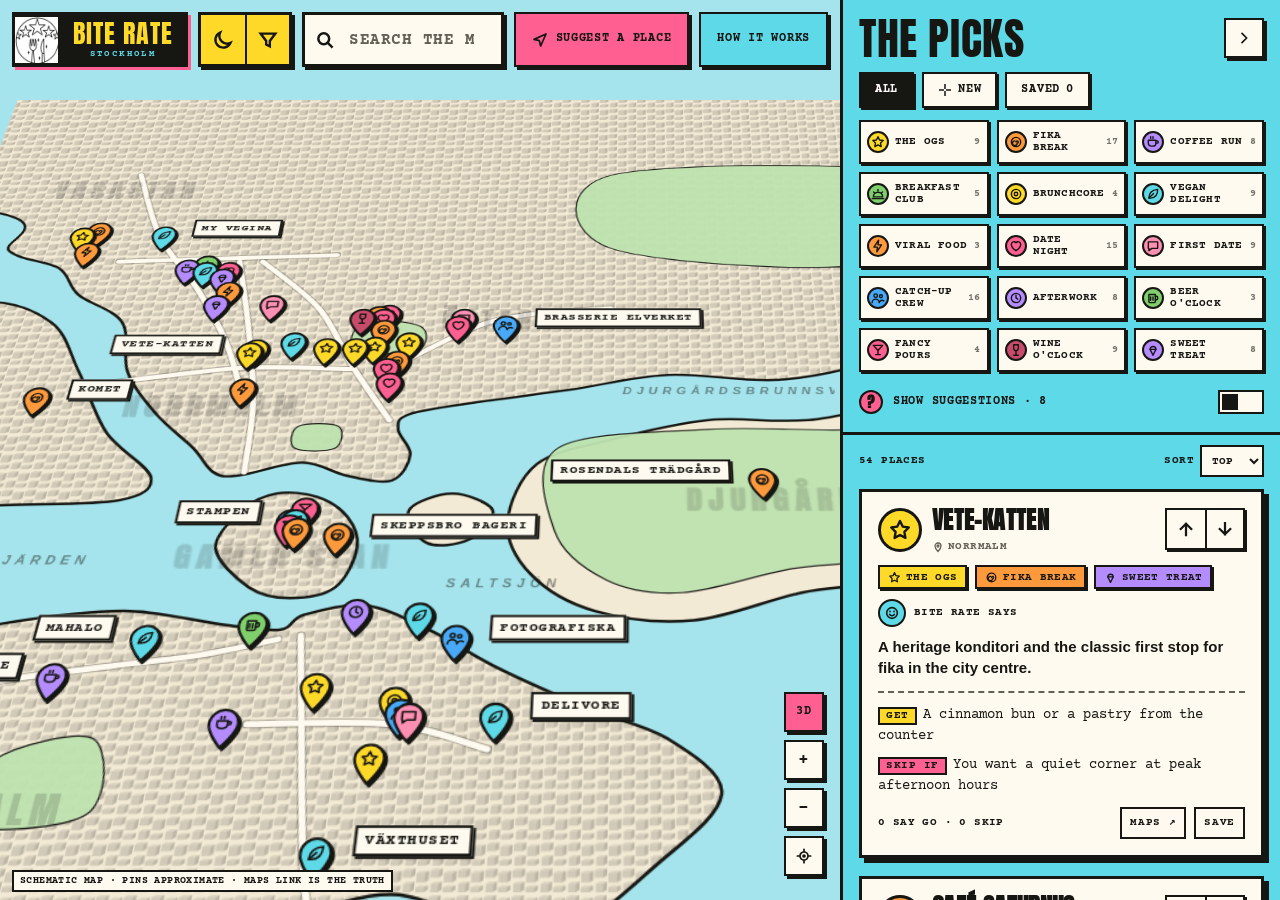
==== commit 86e8f889: "build: update site 2026-10-20" ====
--- a/index.html
+++ b/index.html
@@ -12,6 +12,7 @@
   --pink: #FF5F91; --yellow: #FFD928; --cyan: #5DD9E7; --blue: #48A9F8; --green: #7FD06D;
   --canvas: #F3EAD5; --surface: #FFFAF0; --raised: #F6F1E7; --ink: #161713; --muted: #636157; --line: #D8D1BE;
   --water: #A5E4EC; --land: #F3EAD5; --park: #BFE3B0; --block: rgba(22,23,19,.10); --road: #FFFAF0; --road-edge: rgba(22,23,19,.28);
+  --building-top: rgba(22,23,19,.10); --building-front: rgba(22,23,19,.15); --building-side: rgba(22,23,19,.25);
   --panel: #5DD9E7; --label: #161713; --hot: #FF2267; --focus: rgb(0,150,255);
   --f-head: "Anton", Impact, "Arial Narrow Bold", "Haettenschweiler", sans-serif;
   --f-code: "Courier Prime", "Courier New", Courier, monospace;
@@ -23,11 +24,13 @@
 :root[data-theme="dark"] {
   --canvas: #130C0F; --surface: #211B1D; --raised: #2D2729; --ink: #FFF9FB; --muted: #A59FA1; --line: #393335;
   --water: #0F3A4A; --land: #1B1517; --park: #1E3A2A; --block: rgba(255,249,251,.07); --road: #3A3033; --road-edge: rgba(255,249,251,.14);
+  --building-top: rgba(255,249,251,.08); --building-front: rgba(255,249,251,.12); --building-side: rgba(255,249,251,.18);
   --panel: #12323A; --label: #FFF9FB; --hot: #FF5F91; --sh-2: 2px 2px 0 #000; --sh-3: 3px 3px 0 #000; --sh-5: 5px 5px 0 #000; color-scheme: dark;
 }
 @media (prefers-color-scheme: dark) { :root:not([data-theme="light"]) {
   --canvas: #130C0F; --surface: #211B1D; --raised: #2D2729; --ink: #FFF9FB; --muted: #A59FA1; --line: #393335;
   --water: #0F3A4A; --land: #1B1517; --park: #1E3A2A; --block: rgba(255,249,251,.07); --road: #3A3033; --road-edge: rgba(255,249,251,.14);
+  --building-top: rgba(255,249,251,.08); --building-front: rgba(255,249,251,.12); --building-side: rgba(255,249,251,.18);
   --panel: #12323A; --label: #FFF9FB; --hot: #FF5F91; --sh-2: 2px 2px 0 #000; --sh-3: 3px 3px 0 #000; --sh-5: 5px 5px 0 #000; color-scheme: dark; } }
 * { box-sizing: border-box; border-radius: 0; }
 [hidden] { display: none !important; }
@@ -58,6 +61,10 @@
 .map { position: absolute; inset: 0; z-index: 0; isolation: isolate; background: var(--water); touch-action: none; cursor: grab; user-select: none; -webkit-user-select: none; overflow: hidden; }
 .map.drag { cursor: grabbing; }
 #geo { position: absolute; inset: 0; width: 100%; height: 100%; display: block; }
+.map.is-3d #geo, .map.is-3d #pins { transform: perspective(1500px) rotateX(37deg) scale(1.18); transform-origin: 50% 50%; transition: transform .32s ease; }
+.map:not(.is-3d) #geo, .map:not(.is-3d) #pins { transform: none; }
+.mapmode { font-family: var(--f-code); font-size: 12px !important; font-weight: 700; background: var(--pink) !important; color: #161713 !important; }
+.mapmode[aria-pressed="false"] { background: var(--surface) !important; color: var(--ink) !important; }
 .land { fill: var(--land); stroke: var(--ink); stroke-width: 2.5; vector-effect: non-scaling-stroke; stroke-linejoin: round; }
 .blocks { fill: url(#bld); stroke: none; }
 .park { fill: var(--park); stroke: var(--ink); stroke-width: 1.2; vector-effect: non-scaling-stroke; opacity: .95; }
@@ -242,6 +249,7 @@
   .pillbar { margin-left: auto; } .pillbar button { width: 44px; min-height: 44px; }
   .mapctl { right: 12px; bottom: calc(var(--sheet-h, 164px) + 12px); }
   .mapctl .btn { min-height: 44px; width: 44px; }
+  .map.is-3d #geo, .map.is-3d #pins { transform: perspective(1200px) rotateX(25deg) scale(1.12); }
   .attrib { display: none; }
   .panel { top: auto; left: 0; right: 0; width: 100%; height: var(--sheet-vh, 56dvh); max-height: 92dvh; border-left: 0; border-top: 3px solid var(--ink); box-shadow: 0 -5px 0 var(--ink); transition: height .22s cubic-bezier(.2,.8,.2,1), transform .22s; }
   .panel.closed { transform: translateY(100%); }
@@ -268,6 +276,7 @@
   .two { grid-template-columns: 1fr; }
 }
 @media (min-width: 900px) and (max-width: 1180px) { :root { --panel-w: 380px; } .cut { font-size: 10px; } }
+@media (prefers-reduced-motion: reduce) { .map.is-3d #geo, .map.is-3d #pins { transition: none; } }
 @media (prefers-reduced-motion: reduce) { * { transition: none !important; animation: none !important; } }
 
 </style></head><body>
@@ -276,8 +285,10 @@
     <svg id="geo" aria-hidden="true">
       <defs>
         <pattern id="bld" width="22" height="22" patternUnits="userSpaceOnUse">
-          <rect x="1" y="1" width="9" height="6" fill="var(--block)"/><rect x="12" y="2" width="8" height="9" fill="var(--block)"/>
-          <rect x="2" y="10" width="7" height="10" fill="var(--block)"/><rect x="12" y="13" width="9" height="6" fill="var(--block)"/>
+          <path fill="var(--building-top)" d="M1 3 4 1h7L8 3z"/><path fill="var(--building-front)" d="M1 3h7v6H1z"/><path fill="var(--building-side)" d="m8 3 3-2v6L8 9z"/>
+          <path fill="var(--building-top)" d="m12 5 3-2h7l-3 2z"/><path fill="var(--building-front)" d="M12 5h7v8h-7z"/><path fill="var(--building-side)" d="m19 5 3-2v8l-3 2z"/>
+          <path fill="var(--building-top)" d="m2 14 3-2h6l-3 2z"/><path fill="var(--building-front)" d="M2 14h6v7H2z"/><path fill="var(--building-side)" d="m8 14 3-2v7l-3 2z"/>
+          <path fill="var(--building-top)" d="m12 17 3-2h7l-3 2z"/><path fill="var(--building-front)" d="M12 17h7v4h-7z"/><path fill="var(--building-side)" d="m19 17 3-2v4l-3 2z"/>
         </pattern>
       </defs>
       <g id="world"></g>
@@ -289,7 +300,7 @@
   <header class="topbar" id="topbar">
     <a class="brand" href="#" id="brand" aria-label="Bite Rate Stockholm, reset the map"><img class="logo" src="[data-uri]" alt="" width="46" height="46"><span class="bt"><b>BITE RATE</b><small>STOCKHOLM</small></span></a>
     <div class="pillbar">
-      <button type="button" id="themeBtn" aria-label="Switch light or dark theme" title="Theme">
+      <button type="button" id="themeBtn" aria-label="Switch to night mode" title="Switch to night mode" aria-pressed="false">
         <svg viewBox="0 0 24 24" fill="none" stroke="currentColor" stroke-width="2.6" stroke-linecap="square"><circle cx="12" cy="12" r="4.5"/><path d="M12 2v3M12 19v3M2 12h3M19 12h3M4.9 4.9l2.1 2.1M17 17l2.1 2.1M4.9 19.1L7 17M17 7l2.1-2.1"/></svg>
       </button>
       <button type="button" id="filterBtn" aria-label="Open the picks and filters" title="Filters">
@@ -307,6 +318,7 @@
   </header>
 
   <div class="mapctl" id="mapctl">
+    <button class="btn sqbtn mapmode" type="button" id="viewBtn" aria-label="Switch to flat 2D map" aria-pressed="true" title="Raised 3D map">3D</button>
     <button class="btn sqbtn" type="button" id="zin" aria-label="Zoom in">+</button>
     <button class="btn sqbtn" type="button" id="zout" aria-label="Zoom out">−</button>
     <button class="btn sqbtn" type="button" id="zfit" aria-label="Show all of central Stockholm" title="Recentre"><svg viewBox="0 0 24 24" fill="none" stroke="currentColor" stroke-width="2.8" stroke-linecap="square"><circle cx="12" cy="12" r="6"/><circle cx="12" cy="12" r="1.5" fill="currentColor"/><path d="M12 2v3M12 19v3M2 12h3M19 12h3"/></svg></button>
@@ -980,6 +992,22 @@
 
 /* ===== VOTING, SAVING, SHARING ===== */
 var writeChain = Promise.resolve();
+function effectiveTheme() { return document.documentElement.getAttribute("data-theme") || (window.matchMedia("(prefers-color-scheme: dark)").matches ? "dark" : "light"); }
+function syncThemeButton() {
+  var dark = effectiveTheme() === "dark", b = $("themeBtn");
+  b.setAttribute("aria-pressed", String(dark));
+  b.setAttribute("aria-label", dark ? "Night mode on. Switch to day mode" : "Day mode on. Switch to night mode");
+  b.title = dark ? "Switch to day mode" : "Switch to night mode";
+  b.innerHTML = dark
+    ? '<svg viewBox="0 0 24 24" fill="none" stroke="currentColor" stroke-width="2.6" stroke-linecap="square"><circle cx="12" cy="12" r="4.5"/><path d="M12 2v3M12 19v3M2 12h3M19 12h3M4.9 4.9l2.1 2.1M17 17l2.1 2.1M4.9 19.1L7 17M17 7l2.1-2.1"/></svg>'
+    : '<svg viewBox="0 0 24 24" fill="none" stroke="currentColor" stroke-width="2.6" stroke-linecap="square"><path d="M20.2 15.1A8.5 8.5 0 0 1 8.9 3.8 8.6 8.6 0 1 0 20.2 15.1z"/></svg>';
+}
+function syncMapViewButton() {
+  var b = $("viewBtn"), tilted = $("map").classList.contains("is-3d");
+  b.setAttribute("aria-pressed", String(tilted));
+  b.setAttribute("aria-label", tilted ? "Switch to flat 2D map" : "Switch to raised 3D map");
+  b.title = tilted ? "Raised 3D map · click for flat view" : "Flat 2D map · click for raised view";
+}
 function refreshOne(pid, focusSel) {
   var it = itemByPid(pid); if (!it) return; it._t = tally(pid);
   var li = $("list").querySelector('.card[data-pid="' + pid + '"]');
@@ -1140,10 +1168,13 @@
   S.autoStatic = AUTO_PLACES.map(function (x) { return mapAgentObj(x.id, x); }).filter(function (s) { return s && s.name; });
   var imf = $("importFile"); if (imf) imf.addEventListener("change", function () { if (imf.files[0]) importAgentFile(imf.files[0]); });
   S.myLocal = lsGet("kolla.votes", {}); S.localSugg = lsGet("kolla.sugg", []); S.saved = lsGet("kolla.saved", {});
-  var th = lsGet("kolla.theme", null); if (th) document.documentElement.setAttribute("data-theme", th);
+  var th = lsGet("kolla.theme", null); if (th === "light" || th === "dark") document.documentElement.setAttribute("data-theme", th);
+  syncThemeButton();
   $("fArea").innerHTML = AREAS.map(function (a) { return '<option value="' + esc(a) + '">' + esc(a) + "</option>"; }).join("");
   renderCutPick();
   initMap(framePins);
+  mapEl.classList.toggle("is-3d", lsGet("kolla.map3d", true) !== false);
+  syncMapViewButton();
   renderAll(); setSheet("peek", true);
   requestAnimationFrame(function () { setSheet("peek", true); flyTo(defaultView(), true); });
   updateNote();
@@ -1156,7 +1187,10 @@
   pinsEl.addEventListener("click", function (e) { var b = e.target.closest("[data-pid]"); if (b) selectPin(b.getAttribute("data-pid")); });
 
   /* theme + panel */
-  $("themeBtn").addEventListener("click", function () { var r = document.documentElement, cur = r.getAttribute("data-theme"), dark = cur ? cur === "dark" : window.matchMedia("(prefers-color-scheme: dark)").matches, n = dark ? "light" : "dark"; r.setAttribute("data-theme", n); lsSet("kolla.theme", n); });
+  $("themeBtn").addEventListener("click", function () { var r = document.documentElement, n = effectiveTheme() === "dark" ? "light" : "dark"; r.setAttribute("data-theme", n); lsSet("kolla.theme", n); syncThemeButton(); });
+  $("viewBtn").addEventListener("click", function () { mapEl.classList.toggle("is-3d"); lsSet("kolla.map3d", mapEl.classList.contains("is-3d")); syncMapViewButton(); });
+  var scheme = window.matchMedia("(prefers-color-scheme: dark)");
+  if (scheme.addEventListener) scheme.addEventListener("change", function () { if (!lsGet("kolla.theme", null)) syncThemeButton(); });
   function togglePanel(open) { var p = $("panel"), closed = !open; p.classList.toggle("closed", closed); $("app").classList.toggle("panel-closed", closed); setTimeout(function () { schedule(); }, 240); }
   $("collapse").addEventListener("click", function () { togglePanel(false); });
   $("opener").addEventListener("click", function () { togglePanel(true); });
